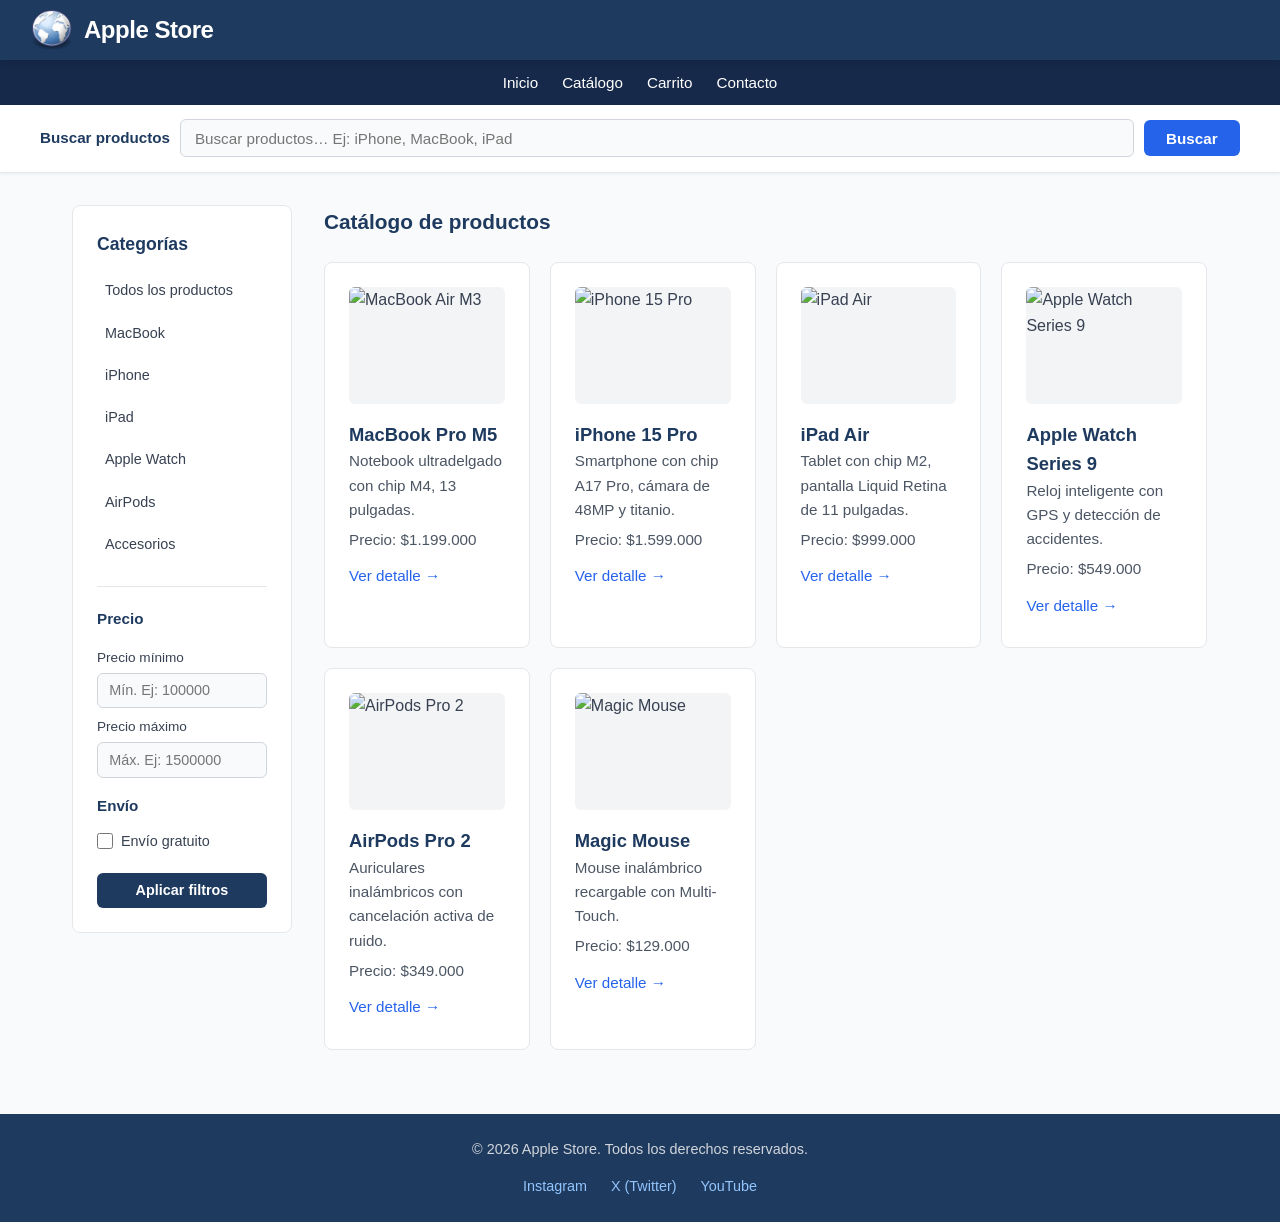
==== index.html @ 254660c1 "Initial commit" ====
<!DOCTYPE html>
<html lang="es">
<head>
    <meta charset="UTF-8">
    <meta name="viewport" content="width=device-width, initial-scale=1.0">
    <meta name="description" content="Catálogo de productos Apple: MacBook, iPhone, iPad, Apple Watch y más.">
    <title>Apple Store | Catálogo de Productos</title>
    <link rel="stylesheet" href="style.css">
</head>
<body>

    <input type="checkbox" id="menu-toggle" class="menu-toggle" tabindex="-1" aria-hidden="true">

    <header class="site-header">
        <img src="./img/logo.png" alt="Apple Logo" width="40">
        <h1><a href="index.html">Apple Store</a></h1>
        <label for="menu-toggle" class="hamburger" aria-label="Abrir o cerrar menú de navegación">
            <span></span>
            <span></span>
            <span></span>
        </label>
    </header>

    <nav class="navbar" aria-label="Navegación principal">
        <ul>
            <li><a href="index.html">Inicio</a></li>
            <li><a href="index.html#catalogo">Catálogo</a></li>
            <li><a href="carrito.html">Carrito</a></li>
            <li><a href="contacto.html">Contacto</a></li>
        </ul>
    </nav>

    <div class="search-bar">
        <form role="search" method="get" action="#catalogo" aria-label="Buscador de productos">
            <label for="buscar">Buscar productos</label>
            <input type="search" id="buscar" name="buscar" placeholder="Buscar productos… Ej: iPhone, MacBook, iPad" autocomplete="off">
            <button type="submit">Buscar</button>
        </form>
    </div>

    <main id="inicio">

        <aside class="sidebar" aria-label="Filtros de productos">
            <input type="checkbox" id="filtros-toggle" class="filtros-toggle" tabindex="-1" aria-hidden="true">
            <label for="filtros-toggle" class="filtros-boton" aria-label="Mostrar u ocultar filtros">
                Filtros <span class="flecha" aria-hidden="true"></span>
            </label>
            <div class="filtros-contenido">
            <h2>Categorías</h2>
            <nav aria-label="Filtros de productos">
                <ul>
                    <li><a href="#catalogo">Todos los productos</a></li>
                    <li><a href="#macbook">MacBook</a></li>
                    <li><a href="#iphone">iPhone</a></li>
                    <li><a href="#ipad">iPad</a></li>
                    <li><a href="#watch">Apple Watch</a></li>
                    <li><a href="#airpods">AirPods</a></li>
                    <li><a href="#accesorios">Accesorios</a></li>
                </ul>
            </nav>

            <form class="filtros" method="get" action="#catalogo" aria-label="Filtros de precio y envío">
                <fieldset>
                    <legend>Precio</legend>
                    <label for="precio-min">Precio mínimo</label>
                    <input type="number" id="precio-min" name="precio-min" min="0" step="1000" placeholder="Mín. Ej: 100000">
                    <label for="precio-max">Precio máximo</label>
                    <input type="number" id="precio-max" name="precio-max" min="0" step="1000" placeholder="Máx. Ej: 1500000">
                </fieldset>
                <fieldset>
                    <legend>Envío</legend>
                    <label class="check-envio" for="envio-gratis">
                        <input type="checkbox" id="envio-gratis" name="envio" value="gratis">
                        Envío gratuito
                    </label>
                </fieldset>
                <button type="submit">Aplicar filtros</button>
            </form>
            </div>
        </aside>

        <section id="catalogo" aria-label="Catálogo de productos">
            <h2>Catálogo de productos</h2>

            <div class="productos" id="productos">
            </div>

        </section>

    </main>

    <footer id="contacto">
        <p>&copy; 2026 Apple Store. Todos los derechos reservados.</p>
        <nav aria-label="Redes sociales">
            <ul>
                <li><a href="https://instagram.com/apple" rel="noopener noreferrer" target="_blank">Instagram</a></li>
                <li><a href="https://x.com/apple" rel="noopener noreferrer" target="_blank">X (Twitter)</a></li>
                <li><a href="https://youtube.com/apple" rel="noopener noreferrer" target="_blank">YouTube</a></li>
            </ul>
        </nav>
    </footer>

<script src="script.js"></script>
</body>
</html>
---- style.css ----
/* ===== Reset y base ===== */
:root {
    --header-h: 60px;
}

*, *::before, *::after {
    margin: 0;
    padding: 0;
    box-sizing: border-box;
}

html {
    font-size: 16px;
    scroll-behavior: smooth;
}

body {
    font-family: -apple-system, BlinkMacSystemFont, "Segoe UI", Roboto, Helvetica, Arial, sans-serif;
    color: #374151;
    background-color: #f9fafb;
    line-height: 1.6;
    min-height: 100vh;
    /* ===== Template general con Grid: header / navbar / searchbar / main / footer ===== */
    display: grid;
    grid-template-areas:
        "header"
        "navbar"
        "searchbar"
        "main"
        "footer";
    grid-template-rows: auto auto auto 1fr auto;
    grid-template-columns: 1fr;
}

a {
    color: #2563eb;
    text-decoration: none;
    transition: color 0.2s ease;
}

a:hover {
    color: #1d4ed8;
}

ul {
    list-style: none;
}

/* ===== Header ===== */
.site-header,
header {
    grid-area: header;
    background-color: #1e3a5f;
    color: #ffffff;
    padding: 0 2rem;
    min-height: var(--header-h);
    display: flex;
    justify-content: flex-start;
    align-items: center;
    flex-wrap: nowrap;
    gap: 0.75rem;
    position: sticky;
    top: 0;
    z-index: 1000;
    box-shadow: 0 2px 8px rgba(0, 0, 0, 0.12);

    h1 {
        font-size: 1.5rem;
        font-weight: 700;
        letter-spacing: -0.02em;
        a:hover {
            color: #93c5fd;
        }
        a {
            color: #ffffff;
        }
    }
}

/* ===== Navegación principal (navbar del layout Grid) ===== */
.navbar,
nav[aria-label="Navegación principal"] {
    grid-area: navbar;
}

.navbar {
    background-color: #16294a;
    padding: 0.6rem 2rem;
    ul {
        justify-content: center;
    }
}

nav[aria-label="Navegación principal"] ul {
    display: flex;
    gap: 1.5rem;
}

nav[aria-label="Navegación principal"] a {
    color: #ffffff;
    font-weight: 500;
    font-size: 0.95rem;
    padding: 0.35rem 0;
    border-bottom: 2px solid transparent;
    transition: color 0.2s ease, border-color 0.2s ease;
}

nav[aria-label="Navegación principal"] a:hover {
    color: #93c5fd;
    border-bottom-color: #93c5fd;
}

/* ===== Menú hamburguesa solo HTML + CSS (checkbox hack) ===== */
/* El checkbox queda oculto pero funcional vía el <label> */
.menu-toggle {
    position: absolute;
    opacity: 0;
    width: 1px;
    height: 1px;
    overflow: hidden;
    pointer-events: none;
}

/* En desktop el botón hamburguesa no se muestra */
.hamburger {
    display: none;
    flex-direction: column;
    justify-content: center;
    gap: 5px;
    cursor: pointer;
    padding: 0.5rem;
    margin-left: auto;
}

.hamburger span {
    display: block;
    width: 25px;
    height: 3px;
    border-radius: 2px;
    background-color: #ffffff;
    transition: transform 0.2s ease, opacity 0.2s ease;
}

/* ===== Buscador de productos (solo HTML + CSS, sin JS) ===== */
.search-bar {
    grid-area: searchbar;
    background-color: #ffffff;
    border-bottom: 1px solid #e5e7eb;
    padding: 0.9rem 2rem;
    /* Fijo en la parte superior en mobile y desktop, debajo del header */
    position: sticky;
    top: var(--header-h);
    z-index: 900;
    box-shadow: 0 1px 4px rgba(0, 0, 0, 0.06);
}

.search-bar form[role="search"] {
    max-width: 1200px;
    margin: 0 auto;
    display: flex;
    gap: 0.6rem;
    align-items: center;
    min-width: 0;
}

.search-bar label {
    margin: 0;
    font-weight: 600;
    color: #1e3a5f;
    font-size: 0.95rem;
    white-space: nowrap;
}

.search-bar input[type="search"] {
    flex: 1;
    min-width: 0;
    padding: 0.6rem 0.9rem;
    border: 1px solid #d1d5db;
    border-radius: 6px;
    font-size: 0.95rem;
    font-family: inherit;
    background-color: #f9fafb;
    transition: border-color 0.2s ease, box-shadow 0.2s ease, background-color 0.2s ease;
}

.search-bar input[type="search"]:focus {
    outline: none;
    border-color: #2563eb;
    background-color: #ffffff;
    box-shadow: 0 0 0 3px rgba(37, 99, 235, 0.15);
}

.search-bar button[type="submit"] {
    background-color: #2563eb;
    color: #ffffff;
    border: none;
    padding: 0.6rem 1.4rem;
    border-radius: 6px;
    font-size: 0.95rem;
    font-weight: 600;
    cursor: pointer;
    transition: background-color 0.2s ease;
    white-space: nowrap;
}

.search-bar button[type="submit"]:hover {
    background-color: #1d4ed8;
}

/* ===== Navegación breadcrumb ===== */
nav[aria-label="Ruta de navegación"] ol {
    display: flex;
    gap: 0.5rem;
    flex-wrap: wrap;
    font-size: 0.85rem;
    color: #6b7280;
    margin-bottom: 1.5rem;
}

nav[aria-label="Ruta de navegación"] a {
    color: #6b7280;
}

nav[aria-label="Ruta de navegación"] a:hover {
    color: #2563eb;
}

nav[aria-label="Ruta de navegación"] [aria-current="page"] {
    color: #374151;
    font-weight: 600;
}

/* ===== Layout principal (index) ===== */
main {
    grid-area: main;
    max-width: 1200px;
    width: 100%;
    margin: 0 auto;
    padding: 2rem;
}

footer {
    grid-area: footer;
}

#inicio {
    /* Sub-grid del contenido: sidebar + catálogo */
    display: grid;
    grid-template-areas:
        "sidebar"
        "catalogo";
    grid-template-columns: 1fr;
    gap: 2rem;
    align-items: start;
}

/* ===== Aside / Filtros (sidebar del layout Grid) ===== */
aside,
.sidebar {
    grid-area: sidebar;
}

aside {
    background-color: #ffffff;
    border: 1px solid #e5e7eb;
    border-radius: 8px;
    padding: 1.5rem;
}

aside h2 {
    font-size: 1.1rem;
    color: #1e3a5f;
    margin-bottom: 1rem;
}

aside nav ul {
    display: flex;
    flex-direction: column;
    gap: 0.5rem;
}

aside nav a {
    color: #374151;
    font-size: 0.9rem;
    padding: 0.35rem 0.5rem;
    border-radius: 4px;
    display: block;
}

aside nav a:hover {
    background-color: #eff6ff;
    color: #2563eb;
}

/* ===== Filtros de precio y envío en sidebar (solo HTML + CSS) ===== */
.sidebar .filtros {
    margin-top: 1.5rem;
    padding-top: 1.25rem;
    border-top: 1px solid #e5e7eb;
    max-width: none;
}

.sidebar .filtros fieldset {
    border: 0;
    padding: 0;
    margin: 0 0 1rem;
    background-color: transparent;
}

.sidebar .filtros legend {
    padding: 0;
    margin-bottom: 0.5rem;
    font-size: 0.95rem;
}

.sidebar .filtros label {
    margin-top: 0.5rem;
    font-size: 0.85rem;
}

.sidebar .filtros input[type="number"] {
    width: 100%;
    padding: 0.55rem 0.7rem;
    border: 1px solid #d1d5db;
    border-radius: 6px;
    font-size: 0.9rem;
    font-family: inherit;
    background-color: #f9fafb;
    transition: border-color 0.2s ease, box-shadow 0.2s ease, background-color 0.2s ease;
}

.sidebar .filtros input[type="number"]:focus {
    outline: none;
    border-color: #2563eb;
    background-color: #ffffff;
    box-shadow: 0 0 0 3px rgba(37, 99, 235, 0.15);
}

.sidebar .filtros .check-envio {
    display: flex;
    align-items: center;
    gap: 0.5rem;
    margin-top: 0.25rem;
    cursor: pointer;
    font-size: 0.9rem;
}

.sidebar .filtros input[type="checkbox"] {
    width: 1rem;
    height: 1rem;
    accent-color: #2563eb;
    cursor: pointer;
}

.sidebar .filtros button[type="submit"] {
    width: 100%;
    background-color: #1e3a5f;
    color: #ffffff;
    border: none;
    padding: 0.6rem 1rem;
    border-radius: 6px;
    font-size: 0.9rem;
    font-weight: 600;
    cursor: pointer;
    transition: background-color 0.2s ease;
}

.sidebar .filtros button[type="submit"]:hover {
    background-color: #2563eb;
}

/* ===== Filtros colapsables solo HTML + CSS (checkbox hack) ===== */
.filtros-toggle {
    position: absolute;
    opacity: 0;
    width: 1px;
    height: 1px;
    overflow: hidden;
    pointer-events: none;
}

/* En desktop el botón de filtros no se muestra y el contenido va abierto */
.filtros-boton {
    display: none;
}

.filtros-contenido {
    display: block;
}

.filtros-boton .flecha::after {
    content: "▾";
    display: inline-block;
    transition: transform 0.2s ease;
}

/* ===== Catálogo (contenedor Grid del layout, tarjetas en Flex) ===== */
#catalogo {
    grid-area: catalogo;
    min-width: 0;
}

#catalogo h2 {
    font-size: 1.3rem;
    color: #1e3a5f;
    margin-bottom: 1.5rem;
}

#catalogo > h2 {
    margin-bottom: 1.5rem;
}

/* Contenedor flex de las tarjetas */
#catalogo .productos {
    display: flex;
    flex-wrap: wrap;
    gap: 1.25rem;
    align-items: stretch;
}

/* ===== Tarjetas de productos (Flex items) ===== */
/* Mobile primero: 1 columna */
#catalogo article,
#catalogo .card {
    flex: 1 1 100%;
    max-width: 100%;
    background-color: #ffffff;
    border: 1px solid #e5e7eb;
    border-radius: 8px;
    padding: 1.5rem;
    transition: box-shadow 0.2s ease, border-color 0.2s ease;
}

#catalogo article:hover,
#catalogo .card:hover {
    box-shadow: 0 4px 12px rgba(37, 99, 235, 0.1);
    border-color: #bfdbfe;
}

#catalogo article h3 a {
    color: #1e3a5f;
    font-size: 1.15rem;
}

#catalogo article h3 a:hover {
    color: #2563eb;
}

#catalogo article p {
    margin-bottom: 0.35rem;
    color: #4b5563;
    font-size: 0.95rem;
}

#catalogo article p:last-child {
    margin-top: 0.75rem;
}

/* Imagen de producto (misma para todos) */
#catalogo .card img,
article[aria-label="Ficha del producto"] img {
    width: 100%;
    height: auto;
    aspect-ratio: 4 / 3;
    object-fit: cover;
    border-radius: 6px;
    margin-bottom: 1rem;
    background-color: #f3f4f6;
    display: block;
}

article[aria-label="Ficha del producto"] img {
    max-width: 480px;
}

/* Tablet: 3 columnas */
@media (min-width: 600px) and (max-width: 1023px) {
    #catalogo article,
    #catalogo .card {
        flex: 1 1 calc(33.333% - 1.25rem);
        max-width: calc(33.333% - 0.85rem);
    }
}

/* Desktop: 4 columnas + sidebar lateral vía Grid */
@media (min-width: 1024px) {
    #inicio {
        grid-template-areas: "sidebar catalogo";
        grid-template-columns: 220px 1fr;
    }

    #catalogo article,
    #catalogo .card {
        flex: 1 1 calc(25% - 1.25rem);
        max-width: calc(25% - 0.95rem);
    }
}

/* Tablet: sidebar arriba, catálogo debajo (Grid de 1 columna) */
@media (min-width: 600px) and (max-width: 1023px) {
    #inicio {
        grid-template-areas:
            "sidebar"
            "catalogo";
        grid-template-columns: 1fr;
    }
}

/* ===== Footer ===== */
footer {
    background-color: #1e3a5f;
    color: #ffffff;
    padding: 1.5rem 2rem;
    text-align: center;
    margin-top: auto;
}

footer p {
    margin-bottom: 0.75rem;
    font-size: 0.9rem;
    color: #d1d5db;
}

footer nav ul {
    display: flex;
    justify-content: center;
    gap: 1.5rem;
}

footer nav a {
    color: #93c5fd;
    font-size: 0.9rem;
    font-weight: 500;
}

footer nav a:hover {
    color: #ffffff;
}

/* ===== Tablas ===== */
table {
    width: 100%;
    border-collapse: collapse;
    margin: 1rem 0 1.5rem;
    background-color: #ffffff;
    border-radius: 8px;
    overflow: hidden;
    border: 1px solid #e5e7eb;
}

caption {
    text-align: left;
    font-weight: 600;
    color: #1e3a5f;
    padding: 0.75rem 1rem;
    font-size: 1rem;
}

th, td {
    padding: 0.75rem 1rem;
    text-align: left;
    border-bottom: 1px solid #f3f4f6;
    font-size: 0.9rem;
}

thead th {
    background-color: #f0f4ff;
    color: #1e3a5f;
    font-weight: 600;
}

tbody tr:last-child td {
    border-bottom: none;
}

tfoot td {
    font-weight: 700;
    background-color: #f9fafb;
    color: #1e3a5f;
}

/* ===== Formularios ===== */
form {
    max-width: 600px;
}

fieldset {
    border: 1px solid #e5e7eb;
    border-radius: 8px;
    padding: 1.25rem 1.5rem;
    margin-bottom: 1.25rem;
    background-color: #ffffff;
}

legend {
    font-weight: 600;
    color: #1e3a5f;
    padding: 0 0.5rem;
}

label {
    display: block;
    margin-top: 0.75rem;
    margin-bottom: 0.25rem;
    font-size: 0.9rem;
    color: #374151;
}

input[type="text"],
input[type="email"],
input[type="tel"],
textarea {
    width: 100%;
    padding: 0.6rem 0.75rem;
    border: 1px solid #d1d5db;
    border-radius: 6px;
    font-size: 0.95rem;
    font-family: inherit;
    transition: border-color 0.2s ease, box-shadow 0.2s ease;
    background-color: #ffffff;
}

input:focus, textarea:focus {
    outline: none;
    border-color: #2563eb;
    box-shadow: 0 0 0 3px rgba(37, 99, 235, 0.15);
}

input[type="radio"] {
    margin-right: 0.4rem;
}



input[type="submit"] {
    background-color: #2563eb;
    color: #ffffff;
    border: none;
    padding: 0.7rem 1.5rem;
    border-radius: 6px;
    font-size: 1rem;
    font-weight: 600;
    cursor: pointer;
    transition: background-color 0.2s ease;
    margin-top: 0.5rem;
}

input[type="submit"]:hover {
    background-color: #1d4ed8;
}

[role="button"] {
    display: inline-block;
    background-color: #2563eb;
    color: #ffffff;
    padding: 0.6rem 1.25rem;
    border-radius: 6px;
    font-weight: 600;
    transition: background-color 0.2s ease;
}

[role="button"]:hover {
    background-color: #1d4ed8;
    color: #ffffff;
}

/* ===== Artículo producto ===== */
article[aria-label="Ficha del producto"] {
    background-color: #ffffff;
    border: 1px solid #e5e7eb;
    border-radius: 8px;
    padding: 2rem;
}

article[aria-label="Ficha del producto"] h2 {
    color: #1e3a5f;
    margin-bottom: 0.75rem;
}

article[aria-label="Ficha del producto"] section {
    margin-top: 1.5rem;
}

article[aria-label="Ficha del producto"] h3 {
    color: #1e3a5f;
    margin-bottom: 0.5rem;
}

/* ===== Secciones generales ===== */
section[aria-label] {
    margin-bottom: 2rem;
}

h2 {
    font-size: 1.3rem;
    color: #1e3a5f;
}

h3 {
    font-size: 1.1rem;
}

/* ===== Responsive ===== */
@media (max-width: 768px) {
    .site-header,
    header {
        flex-direction: row;
        align-items: center;
        padding: 0 1rem;
        min-height: var(--header-h);
    }

    /* --- Menú hamburguesa: solo mobile --- */
    .hamburger {
        display: flex;
    }

    .navbar {
        padding: 0 1rem;
    }

    /* Nav colapsada por defecto, se abre con el checkbox */
    nav[aria-label="Navegación principal"] ul {
        display: none;
        flex-direction: column;
        gap: 0;
        padding: 0.5rem 0;
    }

    nav[aria-label="Navegación principal"] li {
        border-top: 1px solid rgba(255, 255, 255, 0.12);
    }

    nav[aria-label="Navegación principal"] li:first-child {
        border-top: none;
    }

    nav[aria-label="Navegación principal"] a {
        display: block;
        padding: 0.7rem 0.25rem;
        border-bottom: none;
    }

    nav[aria-label="Navegación principal"] a:hover {
        border-bottom-color: transparent;
    }

    /* Mostrar nav cuando el checkbox está marcado */
    #menu-toggle:checked ~ .navbar ul {
        display: flex;
    }

    /* Hamburguesa animada a "X" cuando el menú está abierto */
    #menu-toggle:checked ~ .site-header .hamburger span:nth-child(1) {
        transform: translateY(8px) rotate(45deg);
    }

    #menu-toggle:checked ~ .site-header .hamburger span:nth-child(2) {
        opacity: 0;
    }

    #menu-toggle:checked ~ .site-header .hamburger span:nth-child(3) {
        transform: translateY(-8px) rotate(-45deg);
    }

    /* --- Filtros colapsables: cerrados por defecto, solo mobile --- */
    .filtros-boton {
        display: flex;
        justify-content: space-between;
        align-items: center;
        width: 100%;
        background-color: #1e3a5f;
        color: #ffffff;
        font-weight: 600;
        font-size: 0.95rem;
        padding: 0.7rem 1rem;
        border-radius: 6px;
        cursor: pointer;
    }

    .filtros-contenido {
        display: none;
        margin-top: 1rem;
    }

    #filtros-toggle:checked ~ .filtros-contenido {
        display: block;
    }

    #filtros-toggle:checked ~ .filtros-boton .flecha::after {
        transform: rotate(180deg);
    }

    .search-bar {
        padding: 0.75rem 1rem;
    }

    .search-bar form[role="search"] {
        flex-wrap: wrap;
    }

    .search-bar label {
        flex: 1 1 100%;
    }

    #inicio {
        grid-template-areas:
            "sidebar"
            "catalogo";
        grid-template-columns: 1fr;
    }

    main {
        padding: 1rem;
    }

    nav[aria-label="Ruta de navegación"] ol {
        font-size: 0.8rem;
    }

    footer nav ul {
        flex-wrap: wrap;
        gap: 1rem;
    }

    table {
        font-size: 0.85rem;
    }

    th, td {
        padding: 0.5rem 0.6rem;
    }
}

@media (max-width: 480px) {
    html {
        font-size: 14px;
    }

    header h1 {
        font-size: 1.25rem;
    }

    nav[aria-label="Navegación principal"] ul {
        gap: 0.75rem;
    }

    nav[aria-label="Navegación principal"] a {
        font-size: 0.85rem;
    }

    aside nav ul {
        gap: 0.25rem;
    }

    footer {
        padding: 1rem;
    }

    footer p {
        font-size: 0.8rem;
    }

    footer nav ul {
        flex-direction: column;
        gap: 0.5rem;
    }
}
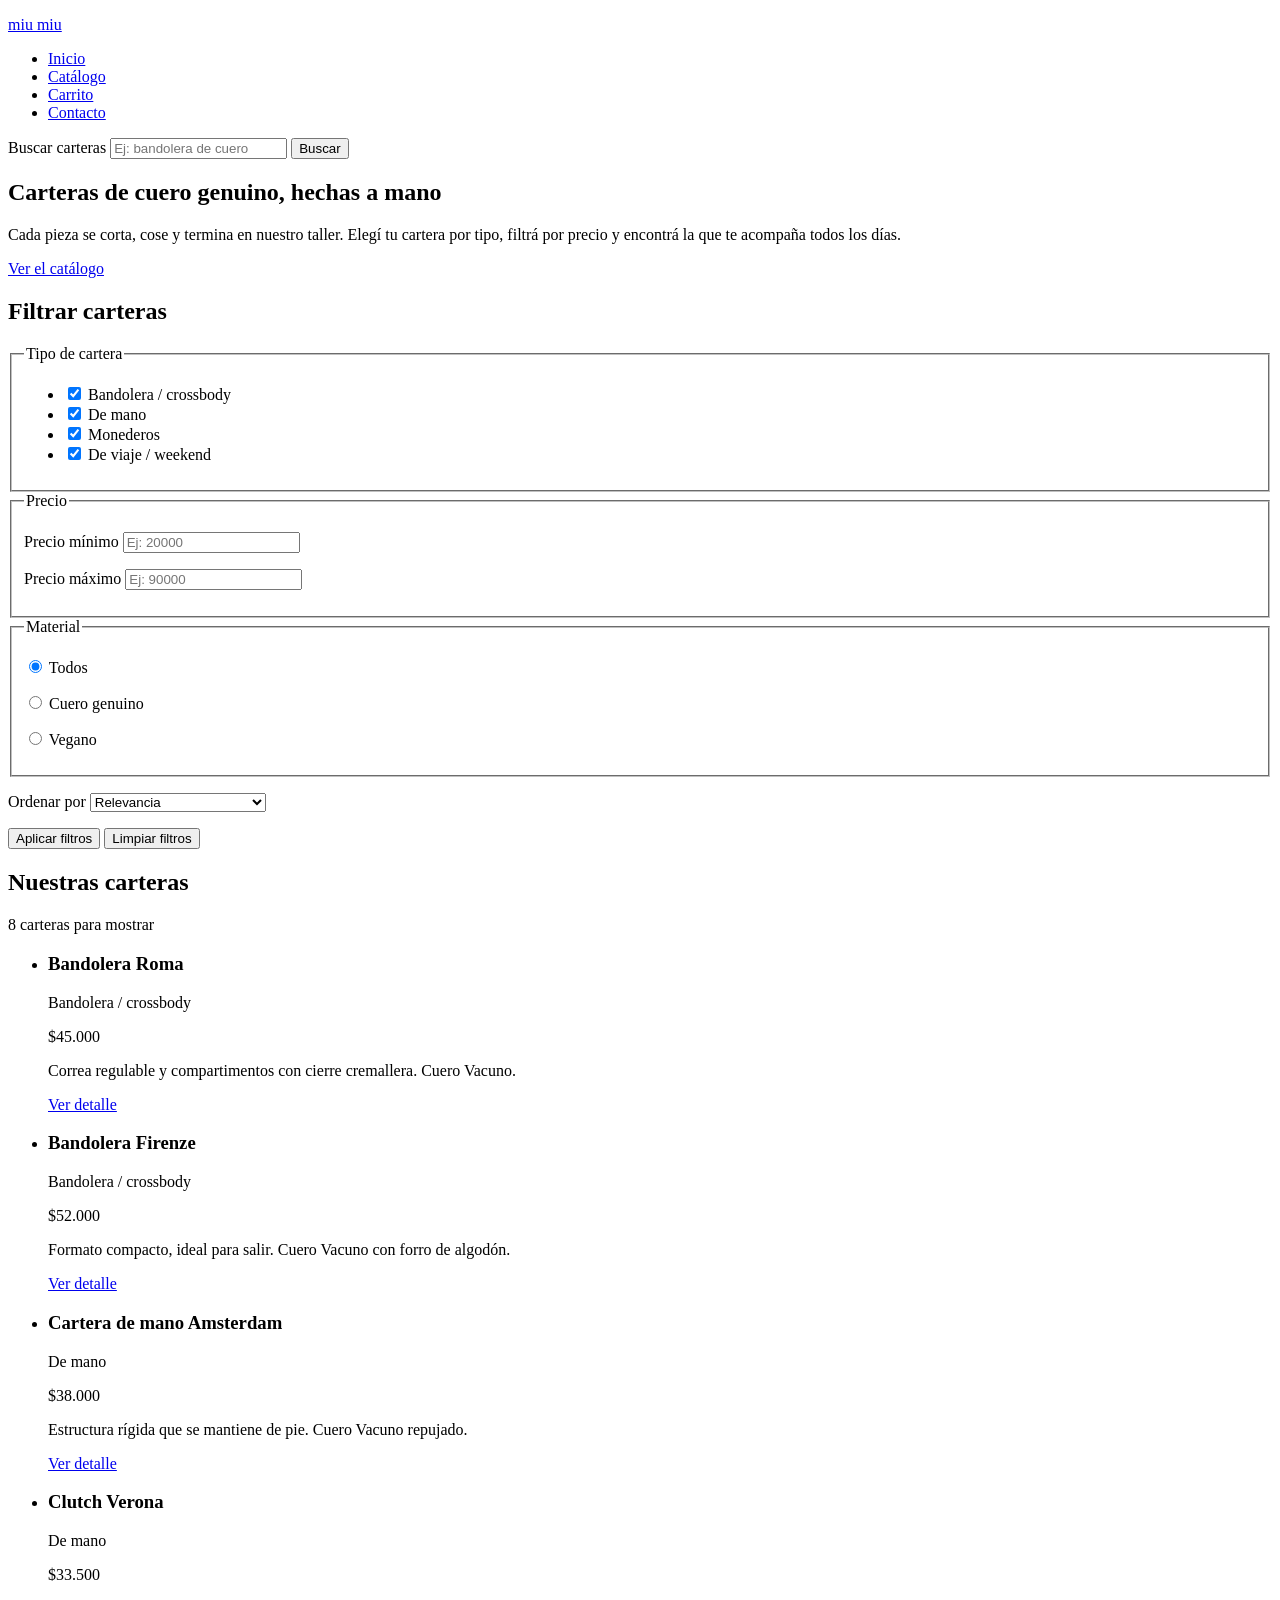
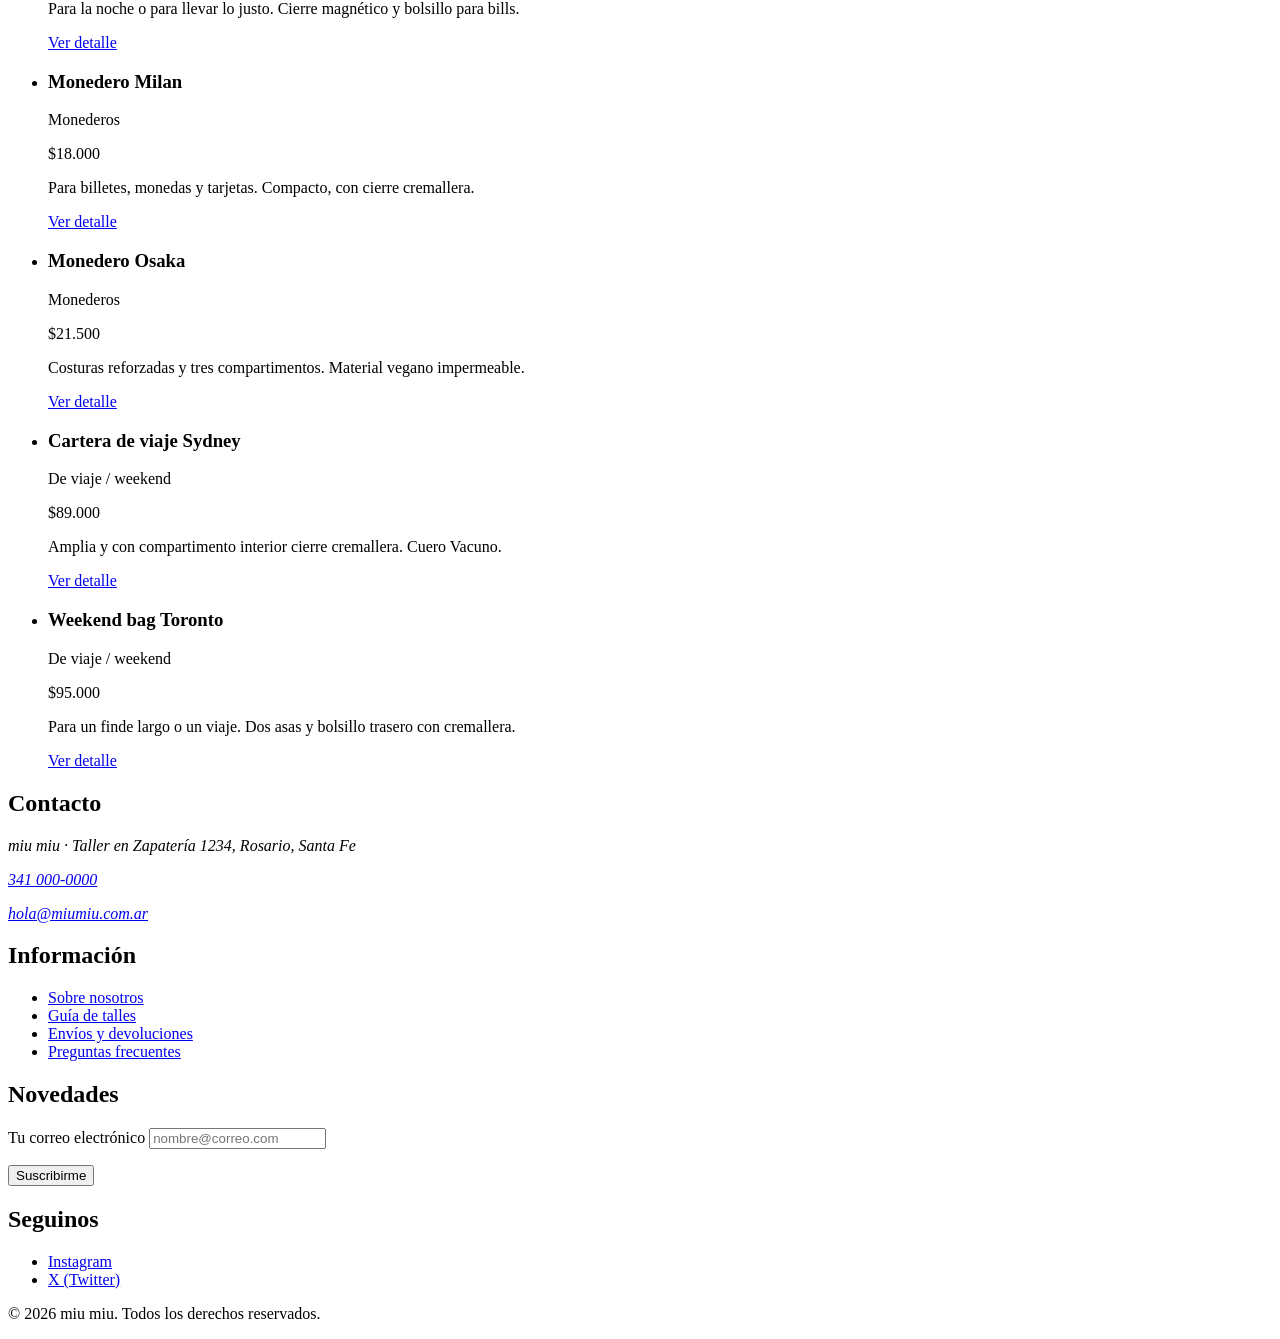
==== commit 1a6c98bb: "Refactor HTML structure for miu miu website and update predictions" ====
--- a/index.html
+++ b/index.html
@@ -1,105 +1,300 @@
 <!DOCTYPE html>
-<html lang="es">
+<html lang="es-AR">
 <head>
     <meta charset="UTF-8">
     <meta name="viewport" content="width=device-width, initial-scale=1.0">
-    <meta name="description" content="Catálogo de productos Apple: MacBook, iPhone, iPad, Apple Watch y más.">
-    <title>Apple Store | Catálogo de Productos</title>
-    <link rel="stylesheet" href="style.css">
+    <meta name="description" content="miu miu | Carteras de cuero genuino hechas a mano: bandoleras, carteras de mano, monederos y carteras de viaje.">
+    <title>miu miu | Carteras de cuero</title>
+
+    <!--
+        Esta es la estructura base, todavia sin estilos.
+        El CSS entra mas adelante en style.css (punto 4 de Predictions.md):
+        <link rel="stylesheet" href="style.css">
+    -->
 </head>
 <body>
 
-    <input type="checkbox" id="menu-toggle" class="menu-toggle" tabindex="-1" aria-hidden="true">
-
+    <!-- ==================== ENCABEZADO ==================== -->
     <header class="site-header">
-        <img src="./img/logo.png" alt="Apple Logo" width="40">
-        <h1><a href="index.html">Apple Store</a></h1>
-        <label for="menu-toggle" class="hamburger" aria-label="Abrir o cerrar menú de navegación">
-            <span></span>
-            <span></span>
-            <span></span>
-        </label>
-    </header>
-
-    <nav class="navbar" aria-label="Navegación principal">
-        <ul>
-            <li><a href="index.html">Inicio</a></li>
-            <li><a href="index.html#catalogo">Catálogo</a></li>
-            <li><a href="carrito.html">Carrito</a></li>
-            <li><a href="contacto.html">Contacto</a></li>
-        </ul>
-    </nav>
-
-    <div class="search-bar">
-        <form role="search" method="get" action="#catalogo" aria-label="Buscador de productos">
-            <label for="buscar">Buscar productos</label>
-            <input type="search" id="buscar" name="buscar" placeholder="Buscar productos… Ej: iPhone, MacBook, iPad" autocomplete="off">
+        <p class="site-header__marca">
+            <a href="index.html" aria-label="miu miu, ir al inicio">miu miu</a>
+        </p>
+
+        <nav class="site-header__nav" aria-label="Navegación principal">
+            <ul>
+                <li><a href="index.html" aria-current="page">Inicio</a></li>
+                <li><a href="#catalogo">Catálogo</a></li>
+                <li><a href="carrito.html">Carrito</a></li>
+                <li><a href="contacto.html">Contacto</a></li>
+            </ul>
+        </nav>
+
+        <!-- role="search" le avisa al lector de pantalla que este formulario es un buscador -->
+        <form class="site-header__buscador" role="search" method="get" action="#catalogo" aria-label="Buscar carteras">
+            <label for="buscar">Buscar carteras</label>
+            <input type="search" id="buscar" name="q" placeholder="Ej: bandolera de cuero" autocomplete="off">
             <button type="submit">Buscar</button>
         </form>
-    </div>
-
-    <main id="inicio">
-
-        <aside class="sidebar" aria-label="Filtros de productos">
-            <input type="checkbox" id="filtros-toggle" class="filtros-toggle" tabindex="-1" aria-hidden="true">
-            <label for="filtros-toggle" class="filtros-boton" aria-label="Mostrar u ocultar filtros">
-                Filtros <span class="flecha" aria-hidden="true"></span>
-            </label>
-            <div class="filtros-contenido">
-            <h2>Categorías</h2>
-            <nav aria-label="Filtros de productos">
-                <ul>
-                    <li><a href="#catalogo">Todos los productos</a></li>
-                    <li><a href="#macbook">MacBook</a></li>
-                    <li><a href="#iphone">iPhone</a></li>
-                    <li><a href="#ipad">iPad</a></li>
-                    <li><a href="#watch">Apple Watch</a></li>
-                    <li><a href="#airpods">AirPods</a></li>
-                    <li><a href="#accesorios">Accesorios</a></li>
+    </header>
+
+    <!-- ==================== CONTENIDO PRINCIPAL ==================== -->
+    <main>
+
+        <!-- Presentacion de la tienda -->
+        <section class="hero" aria-labelledby="titulo-principal">
+            <h1 id="titulo-principal">Carteras de cuero genuino, hechas a mano</h1>
+            <p>
+                Cada pieza se corta, cose y termina en nuestro taller. Elegí tu cartera por tipo,
+                filtrá por precio y encontrá la que te acompaña todos los días.
+            </p>
+            <p><a href="#catalogo">Ver el catálogo</a></p>
+        </section>
+
+        <!-- Catalogo: filtros a la izquierda, productos al centro -->
+        <div class="catalogo">
+
+            <!-- ---------- SECCION DE FILTROS ---------- -->
+            <aside class="filtros" aria-labelledby="titulo-filtros">
+                <h2 id="titulo-filtros">Filtrar carteras</h2>
+
+                <form class="filtros__form" method="get" action="#catalogo" aria-labelledby="titulo-filtros">
+
+                    <fieldset>
+                        <legend>Tipo de cartera</legend>
+                        <ul>
+                            <li>
+                                <input type="checkbox" id="tipo-bandolera" name="tipo" value="bandolera" checked>
+                                <label for="tipo-bandolera">Bandolera / crossbody</label>
+                            </li>
+                            <li>
+                                <input type="checkbox" id="tipo-mano" name="tipo" value="mano" checked>
+                                <label for="tipo-mano">De mano</label>
+                            </li>
+                            <li>
+                                <input type="checkbox" id="tipo-monederos" name="tipo" value="monederos" checked>
+                                <label for="tipo-monederos">Monederos</label>
+                            </li>
+                            <li>
+                                <input type="checkbox" id="tipo-viaje" name="tipo" value="viaje" checked>
+                                <label for="tipo-viaje">De viaje / weekend</label>
+                            </li>
+                        </ul>
+                    </fieldset>
+
+                    <fieldset>
+                        <legend>Precio</legend>
+                        <p>
+                            <label for="precio-min">Precio mínimo</label>
+                            <input type="number" id="precio-min" name="precio-min" min="0" step="1000" placeholder="Ej: 20000">
+                        </p>
+                        <p>
+                            <label for="precio-max">Precio máximo</label>
+                            <input type="number" id="precio-max" name="precio-max" min="0" step="1000" placeholder="Ej: 90000">
+                        </p>
+                    </fieldset>
+
+                    <fieldset>
+                        <legend>Material</legend>
+                        <p>
+                            <input type="radio" id="material-todos" name="material" value="todos" checked>
+                            <label for="material-todos">Todos</label>
+                        </p>
+                        <p>
+                            <input type="radio" id="material-cuero" name="material" value="cuero">
+                            <label for="material-cuero">Cuero genuino</label>
+                        </p>
+                        <p>
+                            <input type="radio" id="material-vegano" name="material" value="vegano">
+                            <label for="material-vegano">Vegano</label>
+                        </p>
+                    </fieldset>
+
+                    <p>
+                        <label for="orden">Ordenar por</label>
+                        <select id="orden" name="orden">
+                            <option value="relevancia">Relevancia</option>
+                            <option value="precio-asc">Precio: de menor a mayor</option>
+                            <option value="precio-desc">Precio: de mayor a menor</option>
+                            <option value="nombre">Nombre (A - Z)</option>
+                        </select>
+                    </p>
+
+                    <button type="submit">Aplicar filtros</button>
+                    <button type="reset">Limpiar filtros</button>
+                </form>
+            </aside>
+
+            <!-- ---------- PRODUCTOS ---------- -->
+            <section id="catalogo" class="catalogo__listado" aria-labelledby="titulo-catalogo">
+                <h2 id="titulo-catalogo">Nuestras carteras</h2>
+                <p class="catalogo__conteo">8 carteras para mostrar</p>
+
+                <ul class="productos">
+
+                    <!-- Bandolera / crossbody -->
+                    <li>
+                        <article class="producto">
+                            <!-- Cuando tengas las fotos, reemplazar el div de abajo por:
+                                 <img src="img/bandolera-roma.jpg" alt="Bandolera Roma de cuero café"> -->
+                            <figure class="producto__imagen">
+                                <div class="producto__placeholder" role="img"
+                                    aria-label="Foto de la bandolera Roma de cuero color café"></div>
+                            </figure>
+                            <h3 class="producto__nombre">Bandolera Roma</h3>
+                            <p class="producto__tipo">Bandolera / crossbody</p>
+                            <p class="producto__precio">$45.000</p>
+                            <p class="producto__descripcion">Correa regulable y compartimentos con cierre cremallera. Cuero Vacuno.</p>
+                            <a href="producto.html">Ver detalle</a>
+                        </article>
+                    </li>
+
+                    <li>
+                        <article class="producto">
+                            <figure class="producto__imagen">
+                                <div class="producto__placeholder" role="img"
+                                    aria-label="Foto de la bandolera Firenze de cuero color negro"></div>
+                            </figure>
+                            <h3 class="producto__nombre">Bandolera Firenze</h3>
+                            <p class="producto__tipo">Bandolera / crossbody</p>
+                            <p class="producto__precio">$52.000</p>
+                            <p class="producto__descripcion">Formato compacto, ideal para salir. Cuero Vacuno con forro de algodón.</p>
+                            <a href="producto.html">Ver detalle</a>
+                        </article>
+                    </li>
+
+                    <!-- De mano -->
+                    <li>
+                        <article class="producto">
+                            <figure class="producto__imagen">
+                                <div class="producto__placeholder" role="img"
+                                    aria-label="Foto de la cartera de mano Amsterdam de color terracota"></div>
+                            </figure>
+                            <h3 class="producto__nombre">Cartera de mano Amsterdam</h3>
+                            <p class="producto__tipo">De mano</p>
+                            <p class="producto__precio">$38.000</p>
+                            <p class="producto__descripcion">Estructura rígida que se mantiene de pie. Cuero Vacuno repujado.</p>
+                            <a href="producto.html">Ver detalle</a>
+                        </article>
+                    </li>
+
+                    <li>
+                        <article class="producto">
+                            <figure class="producto__imagen">
+                                <div class="producto__placeholder" role="img"
+                                    aria-label="Foto de la clutch Verona de cuero color vino"></div>
+                            </figure>
+                            <h3 class="producto__nombre">Clutch Verona</h3>
+                            <p class="producto__tipo">De mano</p>
+                            <p class="producto__precio">$33.500</p>
+                            <p class="producto__descripcion">Para la noche o para llevar lo justo. Cierre magnético y bolsillo para bills.</p>
+                            <a href="producto.html">Ver detalle</a>
+                        </article>
+                    </li>
+
+                    <!-- Monederos -->
+                    <li>
+                        <article class="producto">
+                            <figure class="producto__imagen">
+                                <div class="producto__placeholder" role="img"
+                                    aria-label="Foto del monedero Milan de cuero color avellana"></div>
+                            </figure>
+                            <h3 class="producto__nombre">Monedero Milan</h3>
+                            <p class="producto__tipo">Monederos</p>
+                            <p class="producto__precio">$18.000</p>
+                            <p class="producto__descripcion">Para billetes, monedas y tarjetas. Compacto, con cierre cremallera.</p>
+                            <a href="producto.html">Ver detalle</a>
+                        </article>
+                    </li>
+
+                    <li>
+                        <article class="producto">
+                            <figure class="producto__imagen">
+                                <div class="producto__placeholder" role="img"
+                                    aria-label="Foto del monedero Osaka en material vegano color verde oliva"></div>
+                            </figure>
+                            <h3 class="producto__nombre">Monedero Osaka</h3>
+                            <p class="producto__tipo">Monederos</p>
+                            <p class="producto__precio">$21.500</p>
+                            <p class="producto__descripcion">Costuras reforzadas y tres compartimentos. Material vegano impermeable.</p>
+                            <a href="producto.html">Ver detalle</a>
+                        </article>
+                    </li>
+
+                    <!-- De viaje / weekend -->
+                    <li>
+                        <article class="producto">
+                            <figure class="producto__imagen">
+                                <div class="producto__placeholder" role="img"
+                                    aria-label="Foto de la cartera de viaje Sydney de cuero color caqui"></div>
+                            </figure>
+                            <h3 class="producto__nombre">Cartera de viaje Sydney</h3>
+                            <p class="producto__tipo">De viaje / weekend</p>
+                            <p class="producto__precio">$89.000</p>
+                            <p class="producto__descripcion">Amplia y con compartimento interior cierre cremallera. Cuero Vacuno.</p>
+                            <a href="producto.html">Ver detalle</a>
+                        </article>
+                    </li>
+
+                    <li>
+                        <article class="producto">
+                            <figure class="producto__imagen">
+                                <div class="producto__placeholder" role="img"
+                                    aria-label="Foto del weekend bag Toronto de color negro"></div>
+                            </figure>
+                            <h3 class="producto__nombre">Weekend bag Toronto</h3>
+                            <p class="producto__tipo">De viaje / weekend</p>
+                            <p class="producto__precio">$95.000</p>
+                            <p class="producto__descripcion">Para un finde largo o un viaje. Dos asas y bolsillo trasero con cremallera.</p>
+                            <a href="producto.html">Ver detalle</a>
+                        </article>
+                    </li>
+
                 </ul>
-            </nav>
-
-            <form class="filtros" method="get" action="#catalogo" aria-label="Filtros de precio y envío">
-                <fieldset>
-                    <legend>Precio</legend>
-                    <label for="precio-min">Precio mínimo</label>
-                    <input type="number" id="precio-min" name="precio-min" min="0" step="1000" placeholder="Mín. Ej: 100000">
-                    <label for="precio-max">Precio máximo</label>
-                    <input type="number" id="precio-max" name="precio-max" min="0" step="1000" placeholder="Máx. Ej: 1500000">
-                </fieldset>
-                <fieldset>
-                    <legend>Envío</legend>
-                    <label class="check-envio" for="envio-gratis">
-                        <input type="checkbox" id="envio-gratis" name="envio" value="gratis">
-                        Envío gratuito
-                    </label>
-                </fieldset>
-                <button type="submit">Aplicar filtros</button>
-            </form>
-            </div>
-        </aside>
-
-        <section id="catalogo" aria-label="Catálogo de productos">
-            <h2>Catálogo de productos</h2>
-
-            <div class="productos" id="productos">
-            </div>
-
+            </section>
+        </div>
+    </main>
+
+    <!-- ==================== PIE DE PAGINA ==================== -->
+    <footer class="site-footer">
+
+        <section class="site-footer__contacto" aria-labelledby="titulo-contacto">
+            <h2 id="titulo-contacto">Contacto</h2>
+            <address>
+                <p>miu miu · Taller en Zapatería 1234, Rosario, Santa Fe</p>
+                <p><a href="tel:+54341000000">341 000-0000</a></p>
+                <p><a href="mailto:hola@miumiu.com.ar">hola@miumiu.com.ar</a></p>
+            </address>
         </section>
 
-    </main>
-
-    <footer id="contacto">
-        <p>&copy; 2026 Apple Store. Todos los derechos reservados.</p>
-        <nav aria-label="Redes sociales">
+        <nav class="site-footer__links" aria-label="Enlaces del pie de página">
+            <h2>Información</h2>
             <ul>
-                <li><a href="https://instagram.com/apple" rel="noopener noreferrer" target="_blank">Instagram</a></li>
-                <li><a href="https://x.com/apple" rel="noopener noreferrer" target="_blank">X (Twitter)</a></li>
-                <li><a href="https://youtube.com/apple" rel="noopener noreferrer" target="_blank">YouTube</a></li>
+                <li><a href="contacto.html">Sobre nosotros</a></li>
+                <li><a href="producto.html">Guía de talles</a></li>
+                <li><a href="producto.html">Envíos y devoluciones</a></li>
+                <li><a href="contacto.html">Preguntas frecuentes</a></li>
             </ul>
         </nav>
+
+        <form class="site-footer__newsletter" aria-label="Suscripción al newsletter">
+            <h2>Novedades</h2>
+            <p>
+                <label for="email-newsletter">Tu correo electrónico</label>
+                <input type="email" id="email-newsletter" name="email" placeholder="nombre@correo.com" autocomplete="email" required>
+            </p>
+            <button type="submit">Suscribirme</button>
+        </form>
+
+        <nav class="site-footer__redes" aria-label="Redes sociales">
+            <h2>Seguinos</h2>
+            <ul>
+                <li><a href="https://instagram.com/miumiu" target="_blank" rel="noopener noreferrer">Instagram</a></li>
+                <li><a href="https://x.com/miumiu" target="_blank" rel="noopener noreferrer">X (Twitter)</a></li>
+            </ul>
+        </nav>
+
+        <p class="site-footer__legal">&copy; 2026 miu miu. Todos los derechos reservados.</p>
     </footer>
 
-<script src="script.js"></script>
 </body>
 </html>
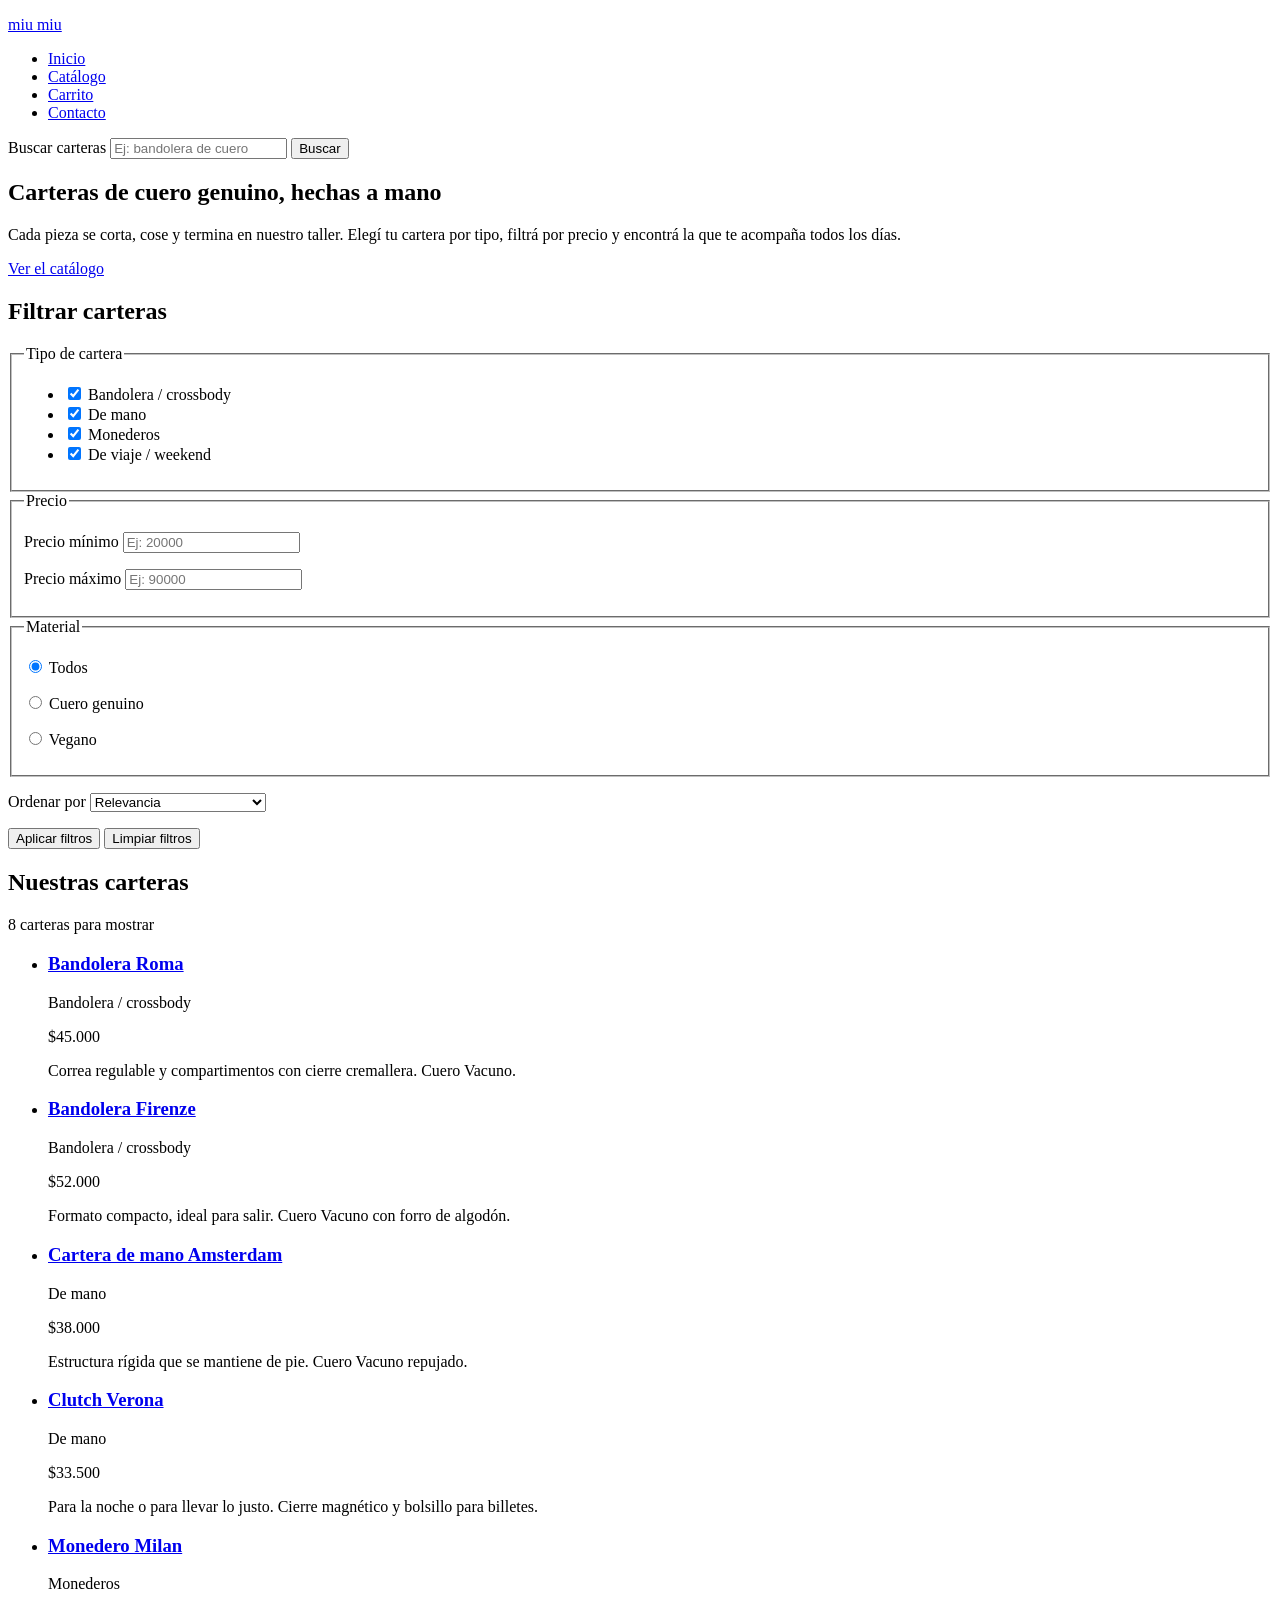
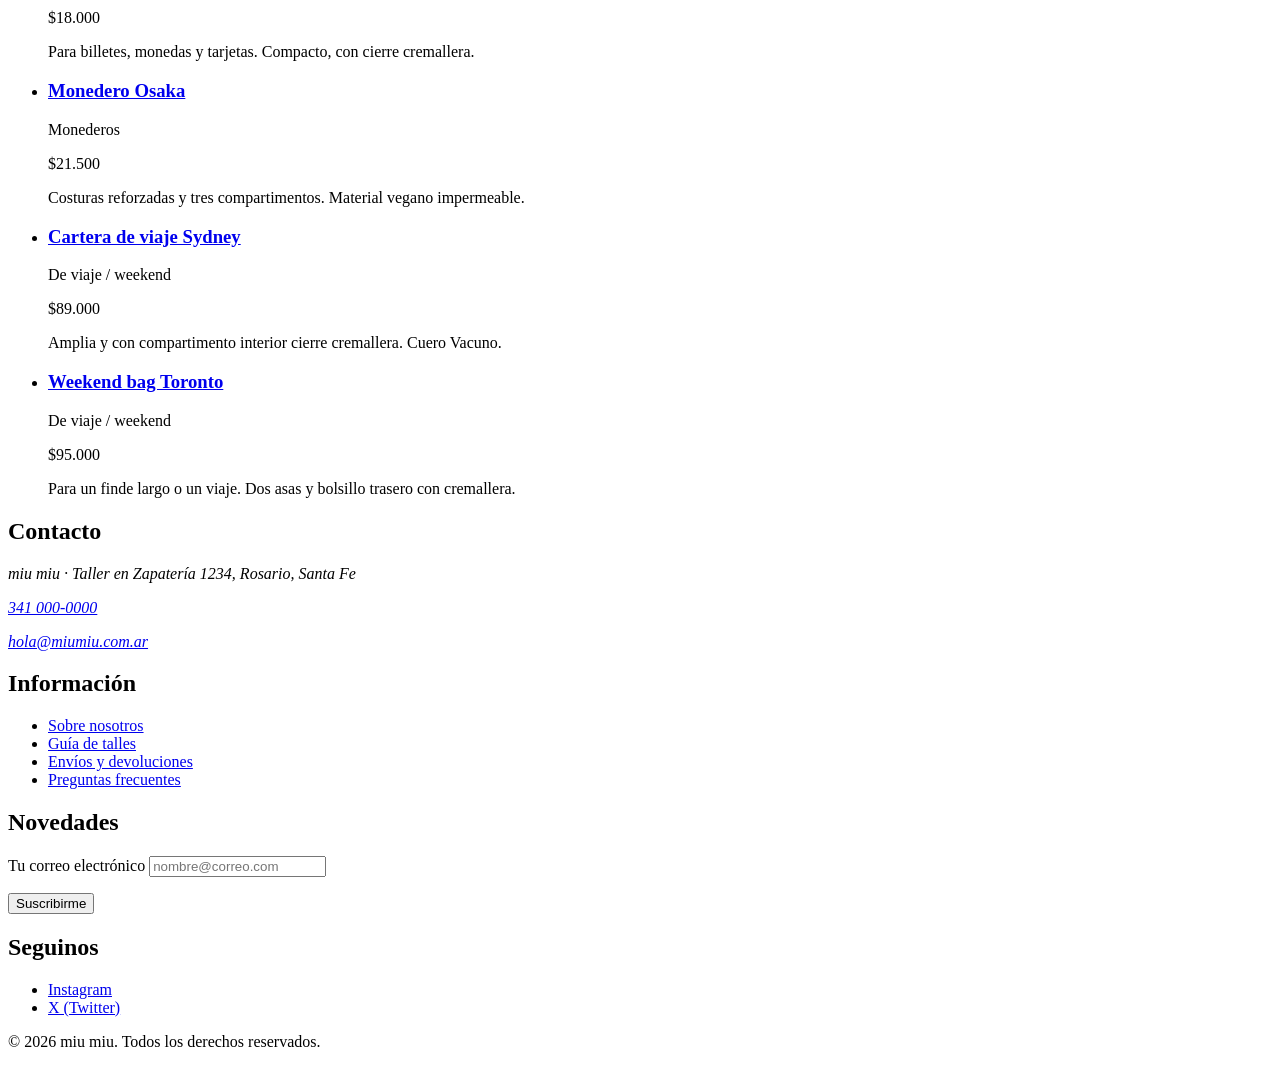
==== commit 5d8fbafe: "feat: enhance HTML structure with product links and add carrito and contacto pages" ====
--- a/index.html
+++ b/index.html
@@ -129,6 +129,19 @@
                 <h2 id="titulo-catalogo">Nuestras carteras</h2>
                 <p class="catalogo__conteo">8 carteras para mostrar</p>
 
+                <!--
+                    Los productos estan fijos en el HTML por ahora, asi que cada link
+                    lleva el id del producto que quiere ver: producto.html?id=roma
+
+                    El link va en el h3 a proposito: es un solo link por producto y el
+                    nombre de la cartera es un texto de link claro (bueno para lectores
+                    de pantalla y para buscadores).
+
+                    Cuando tengas style.css, la tarjeta entera se vuelve clickeable sin
+                    agregar links duplicados, con un "stretched link" desde CSS:
+                    .producto__nombre a::after { content: ""; position: absolute; inset: 0; }
+                    .producto { position: relative; }
+                -->
                 <ul class="productos">
 
                     <!-- Bandolera / crossbody -->
@@ -140,11 +153,12 @@
                                 <div class="producto__placeholder" role="img"
                                     aria-label="Foto de la bandolera Roma de cuero color café"></div>
                             </figure>
-                            <h3 class="producto__nombre">Bandolera Roma</h3>
+                            <h3 class="producto__nombre">
+                                <a href="producto.html?id=roma">Bandolera Roma</a>
+                            </h3>
                             <p class="producto__tipo">Bandolera / crossbody</p>
                             <p class="producto__precio">$45.000</p>
                             <p class="producto__descripcion">Correa regulable y compartimentos con cierre cremallera. Cuero Vacuno.</p>
-                            <a href="producto.html">Ver detalle</a>
                         </article>
                     </li>
 
@@ -154,11 +168,12 @@
                                 <div class="producto__placeholder" role="img"
                                     aria-label="Foto de la bandolera Firenze de cuero color negro"></div>
                             </figure>
-                            <h3 class="producto__nombre">Bandolera Firenze</h3>
+                            <h3 class="producto__nombre">
+                                <a href="producto.html?id=firenze">Bandolera Firenze</a>
+                            </h3>
                             <p class="producto__tipo">Bandolera / crossbody</p>
                             <p class="producto__precio">$52.000</p>
                             <p class="producto__descripcion">Formato compacto, ideal para salir. Cuero Vacuno con forro de algodón.</p>
-                            <a href="producto.html">Ver detalle</a>
                         </article>
                     </li>
 
@@ -169,11 +184,12 @@
                                 <div class="producto__placeholder" role="img"
                                     aria-label="Foto de la cartera de mano Amsterdam de color terracota"></div>
                             </figure>
-                            <h3 class="producto__nombre">Cartera de mano Amsterdam</h3>
+                            <h3 class="producto__nombre">
+                                <a href="producto.html?id=amsterdam">Cartera de mano Amsterdam</a>
+                            </h3>
                             <p class="producto__tipo">De mano</p>
                             <p class="producto__precio">$38.000</p>
                             <p class="producto__descripcion">Estructura rígida que se mantiene de pie. Cuero Vacuno repujado.</p>
-                            <a href="producto.html">Ver detalle</a>
                         </article>
                     </li>
 
@@ -183,11 +199,12 @@
                                 <div class="producto__placeholder" role="img"
                                     aria-label="Foto de la clutch Verona de cuero color vino"></div>
                             </figure>
-                            <h3 class="producto__nombre">Clutch Verona</h3>
+                            <h3 class="producto__nombre">
+                                <a href="producto.html?id=verona">Clutch Verona</a>
+                            </h3>
                             <p class="producto__tipo">De mano</p>
                             <p class="producto__precio">$33.500</p>
-                            <p class="producto__descripcion">Para la noche o para llevar lo justo. Cierre magnético y bolsillo para bills.</p>
-                            <a href="producto.html">Ver detalle</a>
+                            <p class="producto__descripcion">Para la noche o para llevar lo justo. Cierre magnético y bolsillo para billetes.</p>
                         </article>
                     </li>
 
@@ -198,11 +215,12 @@
                                 <div class="producto__placeholder" role="img"
                                     aria-label="Foto del monedero Milan de cuero color avellana"></div>
                             </figure>
-                            <h3 class="producto__nombre">Monedero Milan</h3>
+                            <h3 class="producto__nombre">
+                                <a href="producto.html?id=milan">Monedero Milan</a>
+                            </h3>
                             <p class="producto__tipo">Monederos</p>
                             <p class="producto__precio">$18.000</p>
                             <p class="producto__descripcion">Para billetes, monedas y tarjetas. Compacto, con cierre cremallera.</p>
-                            <a href="producto.html">Ver detalle</a>
                         </article>
                     </li>
 
@@ -212,11 +230,12 @@
                                 <div class="producto__placeholder" role="img"
                                     aria-label="Foto del monedero Osaka en material vegano color verde oliva"></div>
                             </figure>
-                            <h3 class="producto__nombre">Monedero Osaka</h3>
+                            <h3 class="producto__nombre">
+                                <a href="producto.html?id=osaka">Monedero Osaka</a>
+                            </h3>
                             <p class="producto__tipo">Monederos</p>
                             <p class="producto__precio">$21.500</p>
                             <p class="producto__descripcion">Costuras reforzadas y tres compartimentos. Material vegano impermeable.</p>
-                            <a href="producto.html">Ver detalle</a>
                         </article>
                     </li>
 
@@ -227,11 +246,12 @@
                                 <div class="producto__placeholder" role="img"
                                     aria-label="Foto de la cartera de viaje Sydney de cuero color caqui"></div>
                             </figure>
-                            <h3 class="producto__nombre">Cartera de viaje Sydney</h3>
+                            <h3 class="producto__nombre">
+                                <a href="producto.html?id=sydney">Cartera de viaje Sydney</a>
+                            </h3>
                             <p class="producto__tipo">De viaje / weekend</p>
                             <p class="producto__precio">$89.000</p>
                             <p class="producto__descripcion">Amplia y con compartimento interior cierre cremallera. Cuero Vacuno.</p>
-                            <a href="producto.html">Ver detalle</a>
                         </article>
                     </li>
 
@@ -241,11 +261,12 @@
                                 <div class="producto__placeholder" role="img"
                                     aria-label="Foto del weekend bag Toronto de color negro"></div>
                             </figure>
-                            <h3 class="producto__nombre">Weekend bag Toronto</h3>
+                            <h3 class="producto__nombre">
+                                <a href="producto.html?id=toronto">Weekend bag Toronto</a>
+                            </h3>
                             <p class="producto__tipo">De viaje / weekend</p>
                             <p class="producto__precio">$95.000</p>
                             <p class="producto__descripcion">Para un finde largo o un viaje. Dos asas y bolsillo trasero con cremallera.</p>
-                            <a href="producto.html">Ver detalle</a>
                         </article>
                     </li>
 
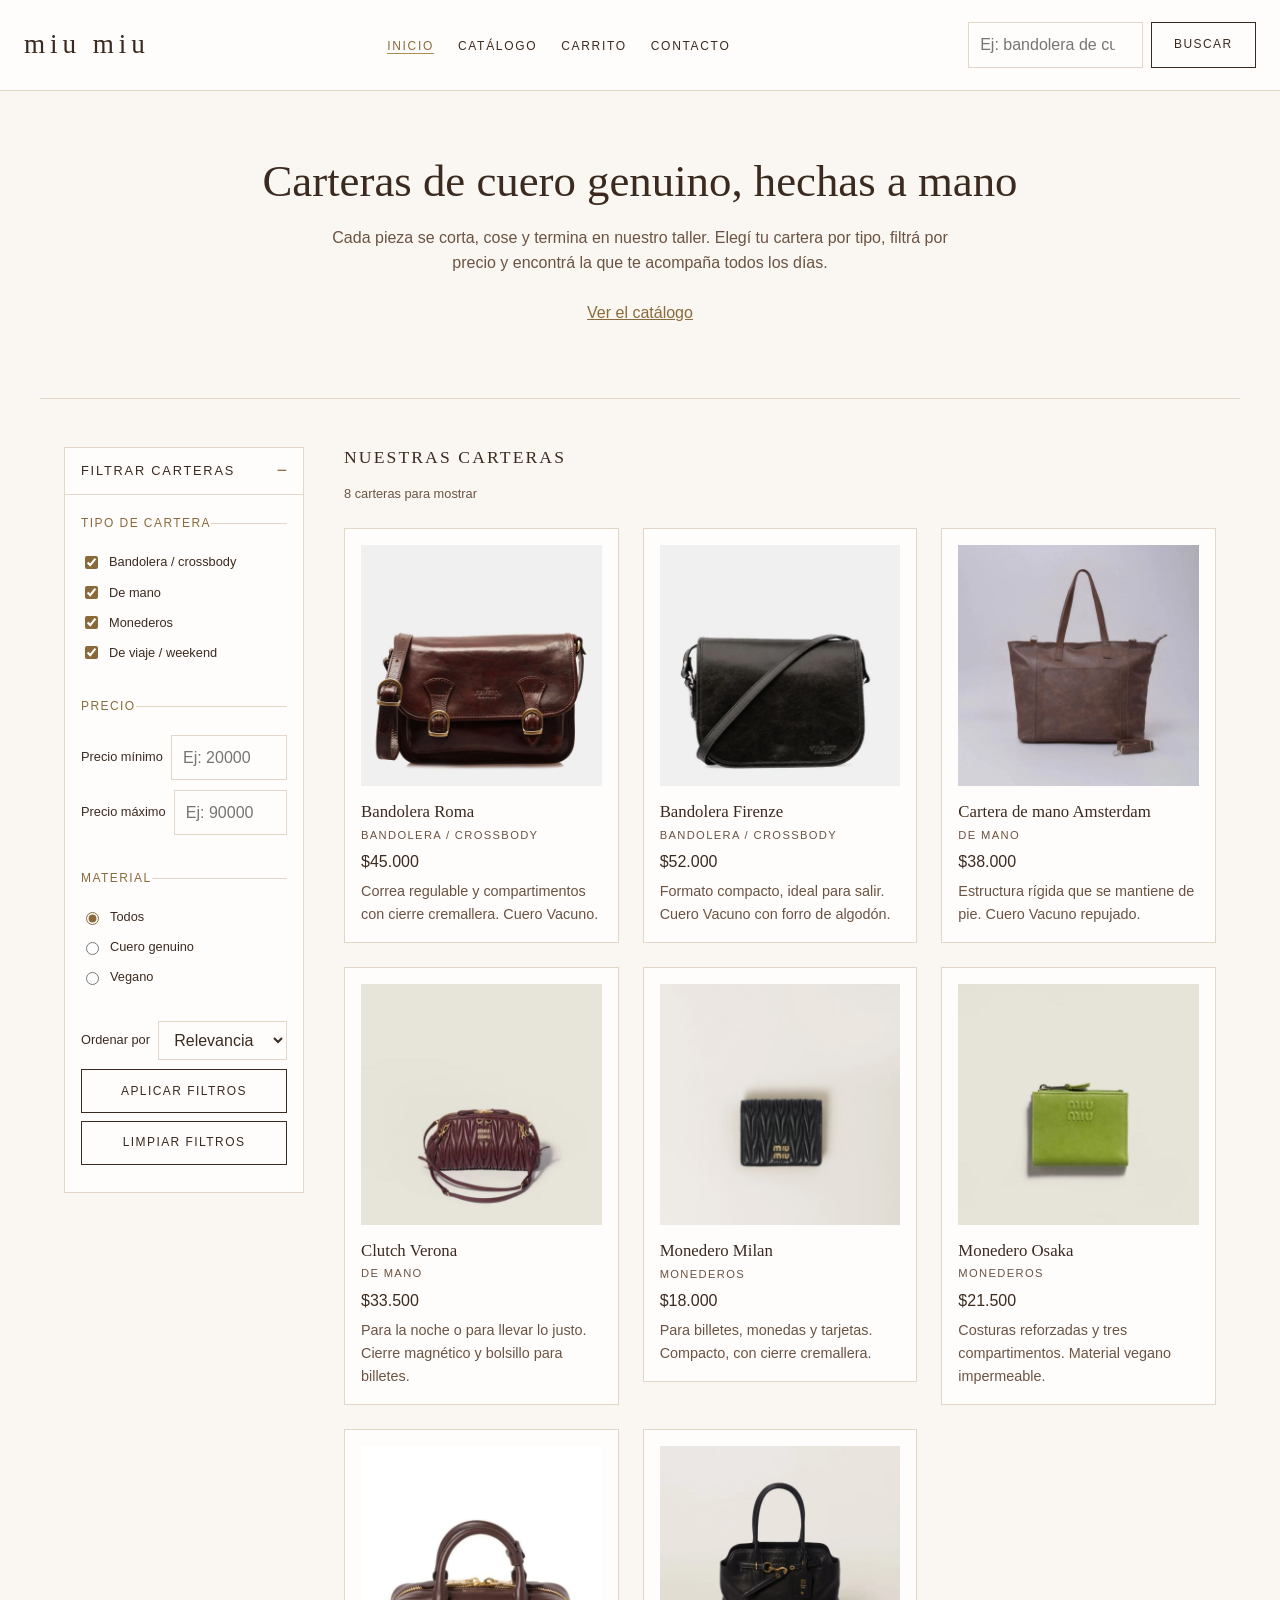
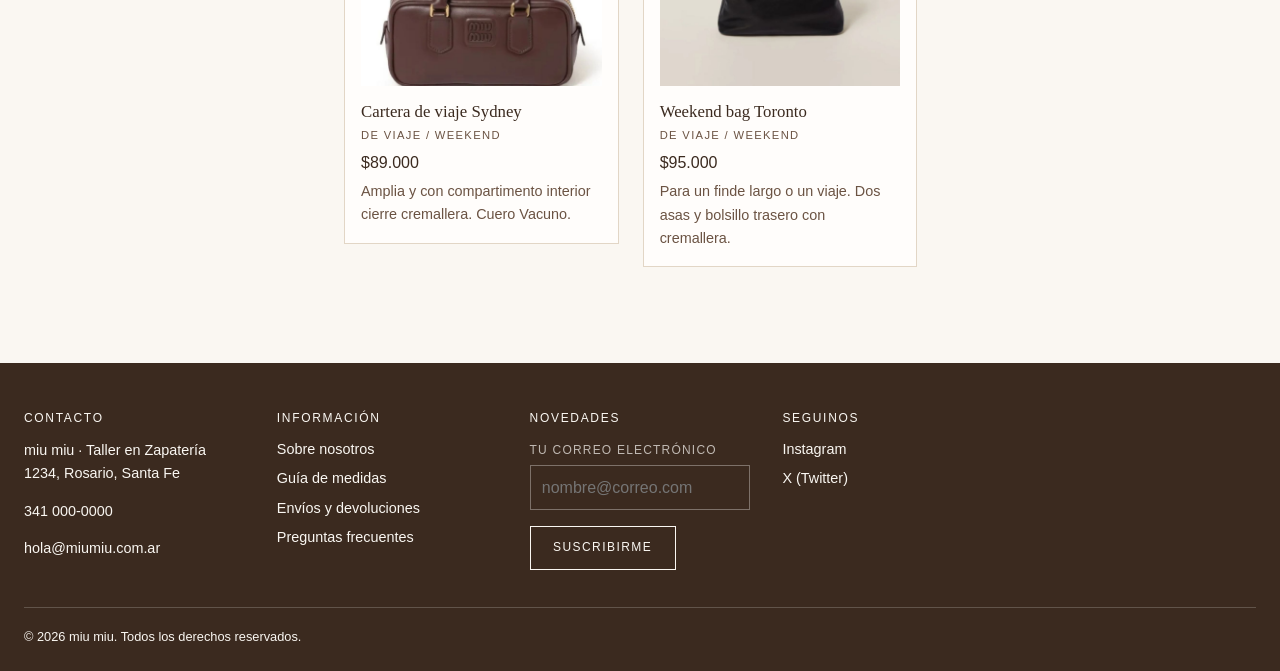
==== commit d2e3e00e: "Add CSS styles, and JavaScript functionality for cart management" ====
--- a/index.html
+++ b/index.html
@@ -6,11 +6,8 @@
     <meta name="description" content="miu miu | Carteras de cuero genuino hechas a mano: bandoleras, carteras de mano, monederos y carteras de viaje.">
     <title>miu miu | Carteras de cuero</title>
 
-    <!--
-        Esta es la estructura base, todavia sin estilos.
-        El CSS entra mas adelante en style.css (punto 4 de Predictions.md):
-        <link rel="stylesheet" href="style.css">
-    -->
+    <!-- Maquetado en style.css (punto 4 de Predictions.md) -->
+    <link rel="stylesheet" href="style.css">
 </head>
 <body>
 
@@ -53,75 +50,83 @@
         <!-- Catalogo: filtros a la izquierda, productos al centro -->
         <div class="catalogo">
 
-            <!-- ---------- SECCION DE FILTROS ---------- -->
+            <!--
+                Los filtros van dentro de un <details>: arrancan abiertos en
+                pantallas grandes y script.js los cierra solo en las chicas, para
+                que no tapen los productos antes de llegar a verlos.
+            -->
             <aside class="filtros" aria-labelledby="titulo-filtros">
-                <h2 id="titulo-filtros">Filtrar carteras</h2>
-
-                <form class="filtros__form" method="get" action="#catalogo" aria-labelledby="titulo-filtros">
-
-                    <fieldset>
-                        <legend>Tipo de cartera</legend>
-                        <ul>
-                            <li>
-                                <input type="checkbox" id="tipo-bandolera" name="tipo" value="bandolera" checked>
-                                <label for="tipo-bandolera">Bandolera / crossbody</label>
-                            </li>
-                            <li>
-                                <input type="checkbox" id="tipo-mano" name="tipo" value="mano" checked>
-                                <label for="tipo-mano">De mano</label>
-                            </li>
-                            <li>
-                                <input type="checkbox" id="tipo-monederos" name="tipo" value="monederos" checked>
-                                <label for="tipo-monederos">Monederos</label>
-                            </li>
-                            <li>
-                                <input type="checkbox" id="tipo-viaje" name="tipo" value="viaje" checked>
-                                <label for="tipo-viaje">De viaje / weekend</label>
-                            </li>
-                        </ul>
-                    </fieldset>
-
-                    <fieldset>
-                        <legend>Precio</legend>
+                <details class="filtros__grupo" open>
+                    <summary class="filtros__resumen">
+                        <h2 id="titulo-filtros">Filtrar carteras</h2>
+                    </summary>
+
+                    <form class="filtros__form" method="get" action="#catalogo" aria-labelledby="titulo-filtros">
+
+                        <fieldset>
+                            <legend>Tipo de cartera</legend>
+                            <ul>
+                                <li>
+                                    <input type="checkbox" id="tipo-bandolera" name="tipo" value="bandolera" checked>
+                                    <label for="tipo-bandolera">Bandolera / crossbody</label>
+                                </li>
+                                <li>
+                                    <input type="checkbox" id="tipo-mano" name="tipo" value="mano" checked>
+                                    <label for="tipo-mano">De mano</label>
+                                </li>
+                                <li>
+                                    <input type="checkbox" id="tipo-monederos" name="tipo" value="monederos" checked>
+                                    <label for="tipo-monederos">Monederos</label>
+                                </li>
+                                <li>
+                                    <input type="checkbox" id="tipo-viaje" name="tipo" value="viaje" checked>
+                                    <label for="tipo-viaje">De viaje / weekend</label>
+                                </li>
+                            </ul>
+                        </fieldset>
+
+                        <fieldset>
+                            <legend>Precio</legend>
+                            <p>
+                                <label for="precio-min">Precio mínimo</label>
+                                <input type="number" id="precio-min" name="precio-min" min="0" step="1000" placeholder="Ej: 20000">
+                            </p>
+                            <p>
+                                <label for="precio-max">Precio máximo</label>
+                                <input type="number" id="precio-max" name="precio-max" min="0" step="1000" placeholder="Ej: 90000">
+                            </p>
+                        </fieldset>
+
+                        <fieldset>
+                            <legend>Material</legend>
+                            <p>
+                                <input type="radio" id="material-todos" name="material" value="todos" checked>
+                                <label for="material-todos">Todos</label>
+                            </p>
+                            <p>
+                                <input type="radio" id="material-cuero" name="material" value="cuero">
+                                <label for="material-cuero">Cuero genuino</label>
+                            </p>
+                            <p>
+                                <input type="radio" id="material-vegano" name="material" value="vegano">
+                                <label for="material-vegano">Vegano</label>
+                            </p>
+                        </fieldset>
+
                         <p>
-                            <label for="precio-min">Precio mínimo</label>
-                            <input type="number" id="precio-min" name="precio-min" min="0" step="1000" placeholder="Ej: 20000">
+                            <label for="orden">Ordenar por</label>
+                            <select id="orden" name="orden">
+                                <option value="relevancia">Relevancia</option>
+                                <option value="precio-asc">Precio: de menor a mayor</option>
+                                <option value="precio-desc">Precio: de mayor a menor</option>
+                                <option value="nombre">Nombre (A - Z)</option>
+                            </select>
                         </p>
-                        <p>
-                            <label for="precio-max">Precio máximo</label>
-                            <input type="number" id="precio-max" name="precio-max" min="0" step="1000" placeholder="Ej: 90000">
-                        </p>
-                    </fieldset>
-
-                    <fieldset>
-                        <legend>Material</legend>
-                        <p>
-                            <input type="radio" id="material-todos" name="material" value="todos" checked>
-                            <label for="material-todos">Todos</label>
-                        </p>
-                        <p>
-                            <input type="radio" id="material-cuero" name="material" value="cuero">
-                            <label for="material-cuero">Cuero genuino</label>
-                        </p>
-                        <p>
-                            <input type="radio" id="material-vegano" name="material" value="vegano">
-                            <label for="material-vegano">Vegano</label>
-                        </p>
-                    </fieldset>
-
-                    <p>
-                        <label for="orden">Ordenar por</label>
-                        <select id="orden" name="orden">
-                            <option value="relevancia">Relevancia</option>
-                            <option value="precio-asc">Precio: de menor a mayor</option>
-                            <option value="precio-desc">Precio: de mayor a menor</option>
-                            <option value="nombre">Nombre (A - Z)</option>
-                        </select>
-                    </p>
-
-                    <button type="submit">Aplicar filtros</button>
-                    <button type="reset">Limpiar filtros</button>
-                </form>
+
+                        <button type="submit">Aplicar filtros</button>
+                        <button type="reset">Limpiar filtros</button>
+                    </form>
+                </details>
             </aside>
 
             <!-- ---------- PRODUCTOS ---------- -->
@@ -147,14 +152,13 @@
                     <!-- Bandolera / crossbody -->
                     <li>
                         <article class="producto">
-                            <!-- Cuando tengas las fotos, reemplazar el div de abajo por:
-                                 <img src="img/bandolera-roma.jpg" alt="Bandolera Roma de cuero café"> -->
-                            <figure class="producto__imagen">
-                                <div class="producto__placeholder" role="img"
-                                    aria-label="Foto de la bandolera Roma de cuero color café"></div>
-                            </figure>
-                            <h3 class="producto__nombre">
-                                <a href="producto.html?id=roma">Bandolera Roma</a>
+                            <figure class="producto__imagen">
+                                <img class="imagen-producto"
+                                    src="img/roma.jpg"
+                                    alt="Bandolera Roma de cuero">
+                            </figure>
+                            <h3 class="producto__nombre">
+                                <a href="producto-roma.html">Bandolera Roma</a>
                             </h3>
                             <p class="producto__tipo">Bandolera / crossbody</p>
                             <p class="producto__precio">$45.000</p>
@@ -165,11 +169,12 @@
                     <li>
                         <article class="producto">
                             <figure class="producto__imagen">
-                                <div class="producto__placeholder" role="img"
-                                    aria-label="Foto de la bandolera Firenze de cuero color negro"></div>
-                            </figure>
-                            <h3 class="producto__nombre">
-                                <a href="producto.html?id=firenze">Bandolera Firenze</a>
+                                <img class="imagen-producto"
+                                    src="img/firenze.jpg"
+                                    alt="Bandolera Firenze de cuero">
+                            </figure>
+                            <h3 class="producto__nombre">
+                                <a href="producto-firenze.html">Bandolera Firenze</a>
                             </h3>
                             <p class="producto__tipo">Bandolera / crossbody</p>
                             <p class="producto__precio">$52.000</p>
@@ -181,11 +186,12 @@
                     <li>
                         <article class="producto">
                             <figure class="producto__imagen">
-                                <div class="producto__placeholder" role="img"
-                                    aria-label="Foto de la cartera de mano Amsterdam de color terracota"></div>
-                            </figure>
-                            <h3 class="producto__nombre">
-                                <a href="producto.html?id=amsterdam">Cartera de mano Amsterdam</a>
+                                <img class="imagen-producto"
+                                    src="img/amsterdam.jpg"
+                                    alt="Cartera de mano Amsterdam de cuero">
+                            </figure>
+                            <h3 class="producto__nombre">
+                                <a href="producto-amsterdam.html">Cartera de mano Amsterdam</a>
                             </h3>
                             <p class="producto__tipo">De mano</p>
                             <p class="producto__precio">$38.000</p>
@@ -196,11 +202,12 @@
                     <li>
                         <article class="producto">
                             <figure class="producto__imagen">
-                                <div class="producto__placeholder" role="img"
-                                    aria-label="Foto de la clutch Verona de cuero color vino"></div>
-                            </figure>
-                            <h3 class="producto__nombre">
-                                <a href="producto.html?id=verona">Clutch Verona</a>
+                                <img class="imagen-producto"
+                                    src="img/verona.jpg"
+                                    alt="Clutch Verona de cuero">
+                            </figure>
+                            <h3 class="producto__nombre">
+                                <a href="producto-verona.html">Clutch Verona</a>
                             </h3>
                             <p class="producto__tipo">De mano</p>
                             <p class="producto__precio">$33.500</p>
@@ -212,11 +219,12 @@
                     <li>
                         <article class="producto">
                             <figure class="producto__imagen">
-                                <div class="producto__placeholder" role="img"
-                                    aria-label="Foto del monedero Milan de cuero color avellana"></div>
-                            </figure>
-                            <h3 class="producto__nombre">
-                                <a href="producto.html?id=milan">Monedero Milan</a>
+                                <img class="imagen-producto"
+                                    src="img/milan.jpg"
+                                    alt="Monedero Milan de cuero">
+                            </figure>
+                            <h3 class="producto__nombre">
+                                <a href="producto-milan.html">Monedero Milan</a>
                             </h3>
                             <p class="producto__tipo">Monederos</p>
                             <p class="producto__precio">$18.000</p>
@@ -227,11 +235,12 @@
                     <li>
                         <article class="producto">
                             <figure class="producto__imagen">
-                                <div class="producto__placeholder" role="img"
-                                    aria-label="Foto del monedero Osaka en material vegano color verde oliva"></div>
-                            </figure>
-                            <h3 class="producto__nombre">
-                                <a href="producto.html?id=osaka">Monedero Osaka</a>
+                                <img class="imagen-producto"
+                                    src="img/osaka.jpg"
+                                    alt="Monedero Osaka de material vegano">
+                            </figure>
+                            <h3 class="producto__nombre">
+                                <a href="producto-osaka.html">Monedero Osaka</a>
                             </h3>
                             <p class="producto__tipo">Monederos</p>
                             <p class="producto__precio">$21.500</p>
@@ -243,11 +252,12 @@
                     <li>
                         <article class="producto">
                             <figure class="producto__imagen">
-                                <div class="producto__placeholder" role="img"
-                                    aria-label="Foto de la cartera de viaje Sydney de cuero color caqui"></div>
-                            </figure>
-                            <h3 class="producto__nombre">
-                                <a href="producto.html?id=sydney">Cartera de viaje Sydney</a>
+                                <img class="imagen-producto"
+                                    src="img/sydney.jpg"
+                                    alt="Cartera de viaje Sydney de cuero">
+                            </figure>
+                            <h3 class="producto__nombre">
+                                <a href="producto-sydney.html">Cartera de viaje Sydney</a>
                             </h3>
                             <p class="producto__tipo">De viaje / weekend</p>
                             <p class="producto__precio">$89.000</p>
@@ -258,11 +268,12 @@
                     <li>
                         <article class="producto">
                             <figure class="producto__imagen">
-                                <div class="producto__placeholder" role="img"
-                                    aria-label="Foto del weekend bag Toronto de color negro"></div>
-                            </figure>
-                            <h3 class="producto__nombre">
-                                <a href="producto.html?id=toronto">Weekend bag Toronto</a>
+                                <img class="imagen-producto"
+                                    src="img/toronto.jpg"
+                                    alt="Weekend bag Toronto de cuero">
+                            </figure>
+                            <h3 class="producto__nombre">
+                                <a href="producto-toronto.html">Weekend bag Toronto</a>
                             </h3>
                             <p class="producto__tipo">De viaje / weekend</p>
                             <p class="producto__precio">$95.000</p>
@@ -291,8 +302,8 @@
             <h2>Información</h2>
             <ul>
                 <li><a href="contacto.html">Sobre nosotros</a></li>
-                <li><a href="producto.html">Guía de talles</a></li>
-                <li><a href="producto.html">Envíos y devoluciones</a></li>
+                <li><a href="index.html#catalogo">Gu&iacute;a de medidas</a></li>
+                <li><a href="contacto.html">Env&iacute;os y devoluciones</a></li>
                 <li><a href="contacto.html">Preguntas frecuentes</a></li>
             </ul>
         </nav>
@@ -317,5 +328,7 @@
         <p class="site-footer__legal">&copy; 2026 miu miu. Todos los derechos reservados.</p>
     </footer>
 
+    <script src="script.js" defer></script>
+
 </body>
 </html>
--- a/style.css
+++ b/style.css
@@ -0,0 +1,980 @@
+/* ==========================================================================
+   miu miu - hoja de estilos principal
+   Paleta: dorado y marrón sobre fondo crema, líneas finas y esquinas
+   rectas (minimalista). Mobile first: las pantallas grandes se Bailey-
+   ajustan al final con una sola media query.
+   ========================================================================== */
+
+:root {
+    --dorado: #b08d57;          /* acentos, bordes y detalles */
+    --dorado-oscuro: #8a6a3b;   /* links y hover (contraste AA sobre crema) */
+    --marron: #3b2a1f;          /* texto principal y fondo del footer */
+    --marron-medio: #6b5343;    /* texto secundario */
+    --crema: #faf7f2;           /* fondo de la página */
+    --crema-oscuro: #f1e9df;    /* bloques y placeholders de foto */
+    --blanco: #fffdfb;          /* tarjetas y header */
+    --borde: #e2d6c6;
+    --sombra: 0 1px 3px rgba(59, 42, 31, .08);
+    --ancho: 75rem;             /* ancho máximo del contenido */
+}
+
+/* --------------------------------------------------------------- base --- */
+
+* {
+    box-sizing: border-box;
+}
+
+body {
+    margin: 0;
+    background: var(--crema);
+    color: var(--marron);
+    font-family: "Helvetica Neue", Arial, sans-serif;
+    line-height: 1.6;
+}
+
+/* Las fotos se estiran al ancho de su contenedor sin deformarse. */
+img {
+    width: 100%;
+    height: auto;
+    display: block;
+}
+
+/* Foto de la tarjeta de producto: ocupa el ancho de la tarjeta, se adapta
+   sola en el celular y nunca se estira de más. */
+.imagen-producto,
+.imagen-detalle {
+    display: block;
+    width: 100%;
+    height: auto;
+}
+
+/* El navegador le pone margen a figure por defecto y descuadra la tarjeta. */
+.producto__imagen {
+    margin: 0 0 .4rem;
+}
+
+h1, h2, h3 {
+    font-family: Georgia, "Times New Roman", serif;
+    font-weight: 400;
+    line-height: 1.2;
+}
+
+a {
+    color: var(--dorado-oscuro);
+}
+
+/* Texto que solo necesita leer un lector de pantalla. */
+.visualmente-oculto {
+    position: absolute;
+    width: 1px;
+    height: 1px;
+    overflow: hidden;
+    clip: rect(0 0 0 0);
+    white-space: nowrap;
+}
+
+:focus-visible {
+    outline: 2px solid var(--dorado-oscuro);
+    outline-offset: 2px;
+}
+
+/* --------------------------------------------------------- formularios --- */
+
+label {
+    display: block;
+    margin-bottom: .3rem;
+    font-size: .75rem;
+    text-transform: uppercase;
+    letter-spacing: .1em;
+}
+
+/* Cuando la etiqueta va después del checkbox o del radio, va en la misma línea. */
+input[type="checkbox"] + label,
+input[type="radio"] + label {
+    display: inline;
+    margin-bottom: 0;
+}
+
+input, select, textarea {
+    width: 100%;
+    padding: .55rem .7rem;
+    border: 1px solid var(--borde);
+    background: var(--blanco);
+    color: var(--marron);
+    font: inherit;
+}
+
+input[type="checkbox"], input[type="radio"] {
+    width: auto;
+    accent-color: var(--dorado-oscuro);
+}
+
+button {
+    padding: .7rem 1.4rem;
+    border: 1px solid var(--marron);
+    background: transparent;
+    color: var(--marron);
+    font: inherit;
+    font-size: .75rem;
+    text-transform: uppercase;
+    letter-spacing: .12em;
+    cursor: pointer;
+    transition: background .2s, color .2s;
+}
+
+button:hover {
+    background: var(--marron);
+    color: var(--crema);
+}
+
+/* ------------------------------------------------------------- header --- */
+
+.site-header {
+    display: flex;
+    flex-wrap: wrap;
+    align-items: center;
+    justify-content: space-between;
+    gap: 1.25rem;
+    padding: 1.4rem 1.5rem;
+    background: var(--blanco);
+    border-bottom: 1px solid var(--borde);
+}
+
+.site-header__marca {
+    margin: 0;
+}
+
+.site-header__marca a {
+    font-family: Georgia, "Times New Roman", serif;
+    font-size: 1.7rem;
+    letter-spacing: .18em;
+    color: var(--marron);
+    text-decoration: none;
+}
+
+.site-header__nav ul {
+    display: flex;
+    flex-wrap: wrap;
+    gap: 1.5rem;
+    margin: 0;
+    padding: 0;
+    list-style: none;
+}
+
+.site-header__nav a {
+    font-size: .75rem;
+    text-transform: uppercase;
+    letter-spacing: .14em;
+    text-decoration: none;
+    color: var(--marron);
+}
+
+.site-header__nav a:hover,
+.site-header__nav a[aria-current="page"] {
+    color: var(--dorado-oscuro);
+    border-bottom: 1px solid var(--dorado);
+}
+
+/* El buscador no muestra la etiqueta, pero sigue announcing al lector. */
+.site-header__buscador {
+    display: flex;
+    gap: .5rem;
+    flex: 1 1 12rem;
+    max-width: 18rem;
+}
+
+.site-header__buscador label {
+    position: absolute;
+    width: 1px;
+    height: 1px;
+    overflow: hidden;
+    clip: rect(0 0 0 0);
+    white-space: nowrap;
+}
+
+.site-header__buscador input {
+    width: 100%;
+}
+
+/* --------------------------------------------------------------- hero --- */
+
+.hero {
+    max-width: var(--ancho);
+    margin: 0 auto;
+    padding: 4rem 1.5rem 3rem;
+    text-align: center;
+    border-bottom: 1px solid var(--borde);
+}
+
+.hero h1 {
+    margin: 0 0 1rem;
+    font-size: clamp(1.8rem, 4vw, 2.8rem);
+}
+
+.hero p {
+    max-width: 40rem;
+    margin: 0 auto 1.5rem;
+    color: var(--marron-medio);
+}
+
+/* ----------------------------------------------------------- catálogo --- */
+
+.catalogo {
+    display: grid;
+    grid-template-columns: 15rem 1fr;
+    gap: 2.5rem;
+    max-width: var(--ancho);
+    margin: 0 auto;
+    padding: 3rem 1.5rem 4rem;
+}
+
+/* ---- filtros ---- */
+
+.filtros {
+    align-self: start;
+    position: sticky;
+    top: 1.5rem;
+}
+
+/* Barra que abre y cierra los filtros. */
+.filtros__resumen {
+    display: flex;
+    align-items: center;
+    justify-content: space-between;
+    gap: 1rem;
+    padding: .9rem 1rem;
+    background: var(--blanco);
+    border: 1px solid var(--borde);
+    cursor: pointer;
+    list-style: none;
+}
+
+.filtros__resumen::-webkit-details-marker {
+    display: none;
+}
+
+/* El h2 vive adentro del summary para no duplicar el título. */
+.filtros__resumen h2 {
+    margin: 0;
+    font-family: inherit;
+    font-size: .8rem;
+    font-weight: 400;
+    text-transform: uppercase;
+    letter-spacing: .14em;
+}
+
+.filtros__resumen::after {
+    content: "+";
+    font-size: 1.1rem;
+    line-height: 1;
+    color: var(--dorado-oscuro);
+}
+
+.filtros__grupo[open] > .filtros__resumen::after {
+    content: "\2212";
+}
+
+.filtros__form {
+    padding: 1.2rem 1rem;
+    background: var(--blanco);
+    border: 1px solid var(--borde);
+    border-top: 0;
+}
+
+/* El h2 de los filtros vive dentro del summary y se estilo más arriba. */
+.catalogo__listado h2 {
+    margin: 0 0 1rem;
+    font-size: 1.1rem;
+    text-transform: uppercase;
+    letter-spacing: .12em;
+}
+
+.filtros fieldset {
+    margin: 0 0 1.5rem;
+    padding: 1.2rem 0 0;
+    border: 0;
+    border-top: 1px solid var(--borde);
+}
+
+.filtros legend {
+    padding: 0;
+    font-size: .75rem;
+    text-transform: uppercase;
+    letter-spacing: .12em;
+    color: var(--dorado-oscuro);
+}
+
+.filtros__form ul {
+    margin: 0;
+    padding: 0;
+    list-style: none;
+}
+
+/* Cada control y su etiqueta van en la misma línea. */
+.filtros__form p,
+.filtros__form li {
+    display: flex;
+    align-items: center;
+    gap: .5rem;
+    margin: 0 0 .6rem;
+}
+
+.filtros__form label {
+    margin: 0;
+    font-size: .8rem;
+    text-transform: none;
+    letter-spacing: 0;
+}
+
+.filtros__form input:not([type="checkbox"]):not([type="radio"]),
+.filtros__form select {
+    flex: 1;
+}
+
+.filtros__form button {
+    width: 100%;
+    margin-bottom: .5rem;
+}
+
+.catalogo__conteo {
+    margin: 0 0 1.5rem;
+    font-size: .8rem;
+    color: var(--marron-medio);
+}
+
+/* ---- productos ---- */
+
+.productos {
+    display: grid;
+    grid-template-columns: repeat(auto-fill, minmax(15rem, 1fr));
+    gap: 1.5rem;
+    margin: 0;
+    padding: 0;
+    list-style: none;
+}
+
+.producto {
+    position: relative;              /* necesario para el link que se estira */
+    display: flex;
+    flex-direction: column;
+    gap: .3rem;
+    padding: 1rem;
+    background: var(--blanco);
+    border: 1px solid var(--borde);
+    transition: border-color .2s, box-shadow .2s;
+}
+
+.producto:hover {
+    border-color: var(--dorado);
+    box-shadow: var(--sombra);
+}
+
+/* Hace clickeable toda la tarjeta sin agregar un segundo link por producto. */
+.producto__nombre a::after {
+    content: "";
+    position: absolute;
+    inset: 0;
+}
+
+.producto__nombre {
+    margin: .3rem 0 0;
+    font-size: 1.05rem;
+}
+
+.producto__nombre a {
+    color: var(--marron);
+    text-decoration: none;
+}
+
+.producto:hover .producto__nombre a {
+    text-decoration: underline;
+    text-decoration-color: var(--dorado);
+    text-underline-offset: 3px;
+}
+
+.producto__tipo {
+    margin: 0;
+    font-size: .7rem;
+    text-transform: uppercase;
+    letter-spacing: .12em;
+    color: var(--marron-medio);
+}
+
+.producto__precio {
+    margin: 0;
+    font-size: 1rem;
+}
+
+.producto__descripcion {
+    margin: 0;
+    font-size: .9rem;
+    color: var(--marron-medio);
+}
+
+/* ------------------------------------------------------ ficha producto --- */
+
+.miga ol {
+    display: flex;
+    flex-wrap: wrap;
+    gap: .5rem;
+    margin: 0;
+    padding: 1.5rem 0 0;
+    list-style: none;
+    font-size: .75rem;
+    text-transform: uppercase;
+    letter-spacing: .1em;
+}
+
+.miga li + li::before {
+    content: "/";
+    margin-right: .5rem;
+    color: var(--dorado);
+}
+
+.miga [aria-current="page"] {
+    color: var(--marron-medio);
+}
+
+.detalle {
+    display: grid;
+    grid-template-columns: 1fr 1fr;
+    gap: 3rem;
+    max-width: var(--ancho);
+    margin: 0 auto;
+    padding: 2.5rem 1.5rem;
+}
+
+.detalle__info h1 {
+    margin: 0 0 .3rem;
+    font-size: 2rem;
+}
+
+.detalle__tipo {
+    margin: 0;
+    font-size: .7rem;
+    text-transform: uppercase;
+    letter-spacing: .12em;
+    color: var(--marron-medio);
+}
+
+.detalle__precio {
+    margin: .5rem 0 1rem;
+    font-size: 1.3rem;
+}
+
+.detalle__descripcion {
+    margin: 0 0 1.5rem;
+    color: var(--marron-medio);
+}
+
+.detalle__subtitulo {
+    margin: 2rem 0 .8rem;
+    font-family: inherit;
+    font-size: .75rem;
+    text-transform: uppercase;
+    letter-spacing: .14em;
+}
+
+/* Ficha técnica: término y valor, uno por fila con una línea de por medio. */
+.ficha {
+    margin: 0;
+}
+
+.ficha div {
+    display: flex;
+    flex-wrap: wrap;
+    gap: 1rem;
+    padding: .7rem 0;
+    border-bottom: 1px solid var(--borde);
+}
+
+.ficha dt {
+    flex: 0 0 40%;
+    font-size: .75rem;
+    text-transform: uppercase;
+    letter-spacing: .1em;
+    color: var(--marron-medio);
+}
+
+.ficha dd {
+    margin: 0;
+}
+
+.cuidados {
+    margin: 0;
+    padding-left: 1.1rem;
+    color: var(--marron-medio);
+}
+
+.cuidados li {
+    margin-bottom: .4rem;
+}
+
+.comprar,
+.relacionados {
+    max-width: var(--ancho);
+    margin: 0 auto;
+    padding: 2.5rem 1.5rem;
+    border-top: 1px solid var(--borde);
+}
+
+.comprar h2,
+.relacionados h2 {
+    margin: 0 0 1.2rem;
+    font-size: 1.1rem;
+    text-transform: uppercase;
+    letter-spacing: .12em;
+}
+
+.comprar label {
+    margin-bottom: .4rem;
+}
+
+.comprar input[type="number"] {
+    width: 6rem;
+}
+
+/* Los relacionados usan las mismas tarjetas del catálogo, más chicas. */
+.productos--chico {
+    grid-template-columns: repeat(auto-fill, minmax(11rem, 1fr));
+}
+
+/* --------------------------------------------------------- pantalla carrito --- */
+
+.carrito,
+.contacto {
+    display: grid;
+    gap: 3rem;
+    max-width: var(--ancho);
+    margin: 0 auto;
+    padding: 2.5rem 1.5rem 3rem;
+}
+
+.carrito {
+    grid-template-columns: 1fr 20rem;
+}
+
+.contacto {
+    grid-template-columns: 1fr 1fr;
+}
+
+/* ---- tabla de productos ---- */
+
+.carrito__tabla {
+    width: 100%;
+    border-collapse: collapse;
+    background: var(--blanco);
+    border: 1px solid var(--borde);
+}
+
+.carrito__tabla caption {
+    padding: 0 0 .8rem;
+    font-size: .75rem;
+    text-align: left;
+    text-transform: uppercase;
+    letter-spacing: .12em;
+    color: var(--marron-medio);
+}
+
+.carrito__tabla th,
+.carrito__tabla td {
+    padding: .8rem .9rem;
+    border-bottom: 1px solid var(--borde);
+    text-align: left;
+    vertical-align: middle;
+}
+
+.carrito__tabla thead th {
+    border-bottom-width: 2px;
+    border-bottom-color: var(--dorado);
+    font-size: .7rem;
+    font-weight: 400;
+    text-transform: uppercase;
+    letter-spacing: .12em;
+    color: var(--dorado-oscuro);
+}
+
+.carrito__tabla tbody th {
+    font-family: Georgia, "Times New Roman", serif;
+    font-weight: 400;
+}
+
+.carrito__tabla tbody th span {
+    font-family: "Helvetica Neue", Arial, sans-serif;
+    font-size: .8rem;
+    color: var(--marron-medio);
+}
+
+.carrito__tabla tbody th a {
+    color: var(--marron);
+    text-decoration: none;
+}
+
+.carrito__tabla tbody th a:hover {
+    text-decoration: underline;
+}
+
+/* El <select> de cantidad no se estira como un input normal. */
+.carrito__tabla select {
+    width: auto;
+}
+
+.carrito__form > p {
+    display: flex;
+    flex-wrap: wrap;
+    align-items: center;
+    gap: 1.2rem;
+    margin: 1.2rem 0 0;
+}
+
+/* ---- resumen del pedido ---- */
+
+.carrito__resumen {
+    align-self: start;
+    padding: 1.5rem;
+    background: var(--blanco);
+    border: 1px solid var(--borde);
+}
+
+.carrito__resumen h2,
+.contacto__formulario h2,
+.contacto__faq h2 {
+    font-family: inherit;
+    font-size: .8rem;
+    text-transform: uppercase;
+    letter-spacing: .14em;
+}
+
+.resumen__totales div {
+    display: flex;
+    justify-content: space-between;
+    gap: 1rem;
+    padding: .6rem 0;
+    border-bottom: 1px solid var(--borde);
+    font-size: .9rem;
+}
+
+.resumen__totales dt {
+    color: var(--marron-medio);
+}
+
+.resumen__totales dd {
+    margin: 0;
+}
+
+/* La última fila es el total: se destaca y no lleva línea. */
+.resumen__totales div:last-child {
+    padding-top: .9rem;
+    border-bottom: 0;
+    font-size: 1.1rem;
+}
+
+.resumen__totales div:last-child dt {
+    font-size: .75rem;
+    text-transform: uppercase;
+    letter-spacing: .12em;
+    color: var(--marron);
+}
+
+.carrito__checkout button {
+    width: 100%;
+    margin-top: 1.4rem;
+}
+
+/* Botón con apariencia de link, para el "Quitar" de cada fila. */
+.enlace-boton {
+    padding: 0;
+    border: 0;
+    background: none;
+    color: var(--dorado-oscuro);
+    font-size: .85rem;
+    text-transform: none;
+    letter-spacing: 0;
+    text-decoration: underline;
+}
+
+.enlace-boton:hover {
+    background: none;
+    color: var(--marron);
+}
+
+.carrito__vacio {
+    display: block;
+    padding: 1.8rem 1rem;
+    text-align: center;
+    color: var(--marron-medio);
+}
+
+.carrito__aviso {
+    margin: 0 0 1rem;
+    padding: .8rem 1rem;
+    background: var(--crema-oscuro);
+    border: 1px solid var(--borde);
+    font-size: .9rem;
+}
+
+/* ------------------------------------------------------- pantalla contacto --- */
+
+.contacto address {
+    font-style: normal;
+}
+
+.contacto address p {
+    margin: 0 0 .4rem;
+}
+
+.contacto__horarios div {
+    display: flex;
+    justify-content: space-between;
+    gap: 1rem;
+    padding: .5rem 0;
+    border-bottom: 1px solid var(--borde);
+    font-size: .9rem;
+}
+
+.contacto__horarios dt {
+    color: var(--marron-medio);
+}
+
+.contacto__horarios dd {
+    margin: 0;
+}
+
+.contacto__datos h3 {
+    margin: 1.8rem 0 .6rem;
+    font-family: inherit;
+    font-size: .75rem;
+    font-weight: 400;
+    text-transform: uppercase;
+    letter-spacing: .14em;
+}
+
+.formulario fieldset {
+    margin: 0 0 1.8rem;
+    padding: 1.4rem 0 0;
+    border: 0;
+    border-top: 1px solid var(--borde);
+}
+
+.formulario legend {
+    padding: 0;
+    font-size: .75rem;
+    text-transform: uppercase;
+    letter-spacing: .12em;
+    color: var(--dorado-oscuro);
+}
+
+.formulario p {
+    margin: 0 0 1rem;
+}
+
+.formulario textarea {
+    resize: vertical;
+}
+
+.formulario button + button {
+    margin-left: .5rem;
+}
+
+.contacto__faq {
+    max-width: var(--ancho);
+    margin: 0 auto;
+    padding: 0 1.5rem 3rem;
+}
+
+.contacto__faq details {
+    margin-bottom: .6rem;
+    padding: .9rem 1.1rem;
+    background: var(--blanco);
+    border: 1px solid var(--borde);
+}
+
+.contacto__faq summary {
+    cursor: pointer;
+    font-size: .95rem;
+}
+
+.contacto__faq details p {
+    margin: .8rem 0 0;
+    color: var(--marron-medio);
+}
+
+/* ------------------------------------------------------- títulos de página --- */
+
+/* El h1 va suelto en el main en carrito y contacto (en el index está dentro
+   del hero), así que se le da el mismo ancho máximo y espaciado. */
+main > h1 {
+    max-width: var(--ancho);
+    margin: 0 auto;
+    padding: 2.5rem 1.5rem 1.2rem;
+    font-size: 2rem;
+}
+
+main > h1 + p {
+    max-width: var(--ancho);
+    margin: 0 auto;
+    padding: 0 1.5rem 1.5rem;
+    color: var(--marron-medio);
+}
+
+/* ------------------------------------------------------------- footer --- */
+
+.site-footer {
+    display: grid;
+    grid-template-columns: repeat(auto-fit, minmax(13rem, 1fr));
+    gap: 2rem;
+    margin-top: 2rem;
+    padding: 3rem 1.5rem 1.5rem;
+    background: var(--marron);
+    color: var(--crema);
+}
+
+.site-footer a {
+    color: var(--crema);
+    text-decoration: none;
+}
+
+.site-footer a:hover {
+    text-decoration: underline;
+}
+
+.site-footer h2 {
+    margin: 0 0 .8rem;
+    font-family: inherit;
+    font-size: .75rem;
+    text-transform: uppercase;
+    letter-spacing: .14em;
+}
+
+.site-footer ul {
+    margin: 0;
+    padding: 0;
+    list-style: none;
+}
+
+.site-footer li {
+    margin-bottom: .4rem;
+    font-size: .9rem;
+}
+
+.site-footer address {
+    font-style: normal;
+    font-size: .9rem;
+}
+
+.site-footer label {
+    color: rgba(250, 247, 242, .7);
+}
+
+.site-footer__newsletter input {
+    background: transparent;
+    border-color: rgba(250, 247, 242, .35);
+    color: var(--crema);
+}
+
+.site-footer__newsletter button {
+    border-color: var(--crema);
+    color: var(--crema);
+}
+
+.site-footer__newsletter button:hover {
+    background: var(--crema);
+    color: var(--marron);
+}
+
+.site-footer__legal {
+    grid-column: 1 / -1;
+    margin: 0;
+    padding-top: 1.2rem;
+    border-top: 1px solid rgba(250, 247, 242, .2);
+    font-size: .8rem;
+}
+
+/* --------------------------------------------------------- responsive --- */
+
+/* Todo lo de acá es para celular: una sola columna, sin anchos fijos y con
+   padding lateral de 15px para que nada quede pegado al borde de la pantalla. */
+@media (max-width: 768px) {
+
+    .catalogo,
+    .detalle,
+    .carrito,
+    .contacto {
+        grid-template-columns: 1fr;
+    }
+
+    /* Los contenedores ocupan todo el ancho disponible, sin ancho fijo. */
+    .hero,
+    .catalogo,
+    .carrito,
+    .contacto,
+    .detalle,
+    .comprar,
+    .relacionados,
+    .contacto__faq,
+    .miga,
+    main > h1,
+    main > h1 + p {
+        width: 100%;
+        max-width: 100%;
+        padding-left: 15px;
+        padding-right: 15px;
+    }
+
+    .filtros {
+        position: static;
+    }
+
+    /* Botones y controles comfortablemente táctiles (mínimo 44px de alto). */
+    button,
+    .filtros__form button,
+    .carrito__checkout button {
+        width: 100%;
+        min-height: 44px;
+        padding: .8rem 1rem;
+    }
+
+    /* Los checkbox y los radios quedan como están: no se estiran. */
+    input:not([type="checkbox"]):not([type="radio"]),
+    select,
+    textarea,
+    .site-header__buscador input,
+    .comprar input[type="number"] {
+        width: 100%;
+        max-width: 100%;
+        min-height: 44px;
+    }
+
+    .site-header,
+    .site-header__buscador {
+        width: 100%;
+        max-width: 100%;
+    }
+
+    /* En el celular los filtros ocupan una fila y el desplegable va arriba. */
+    .filtros__form p,
+    .filtros__form li {
+        flex-wrap: wrap;
+    }
+
+    .carrito__tabla select {
+        width: 100%;
+        min-width: 4rem;
+    }
+
+    .ficha div {
+        flex-direction: column;
+        gap: .2rem;
+    }
+
+    .ficha dt {
+        flex: none;
+    }
+}
+
+@media (prefers-reduced-motion: reduce) {
+    .producto,
+    button {
+        transition: none;
+    }
+}
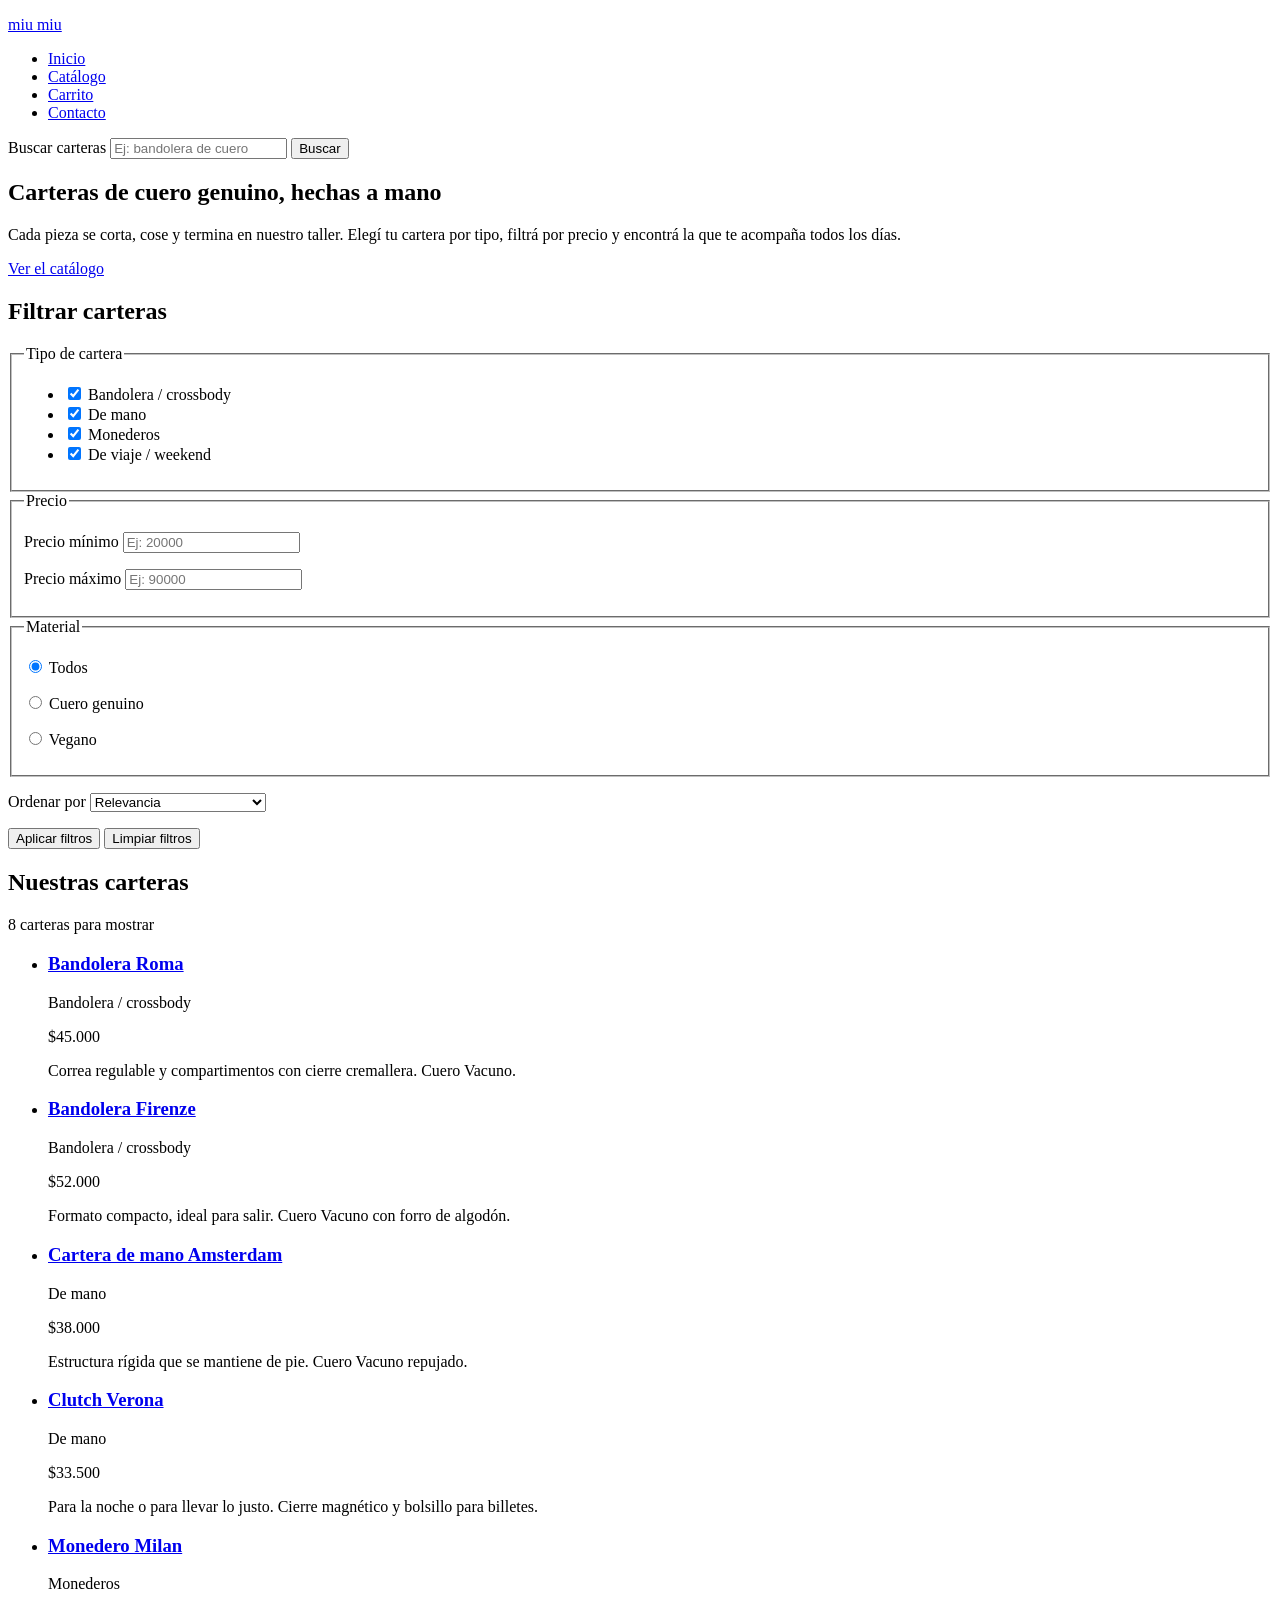
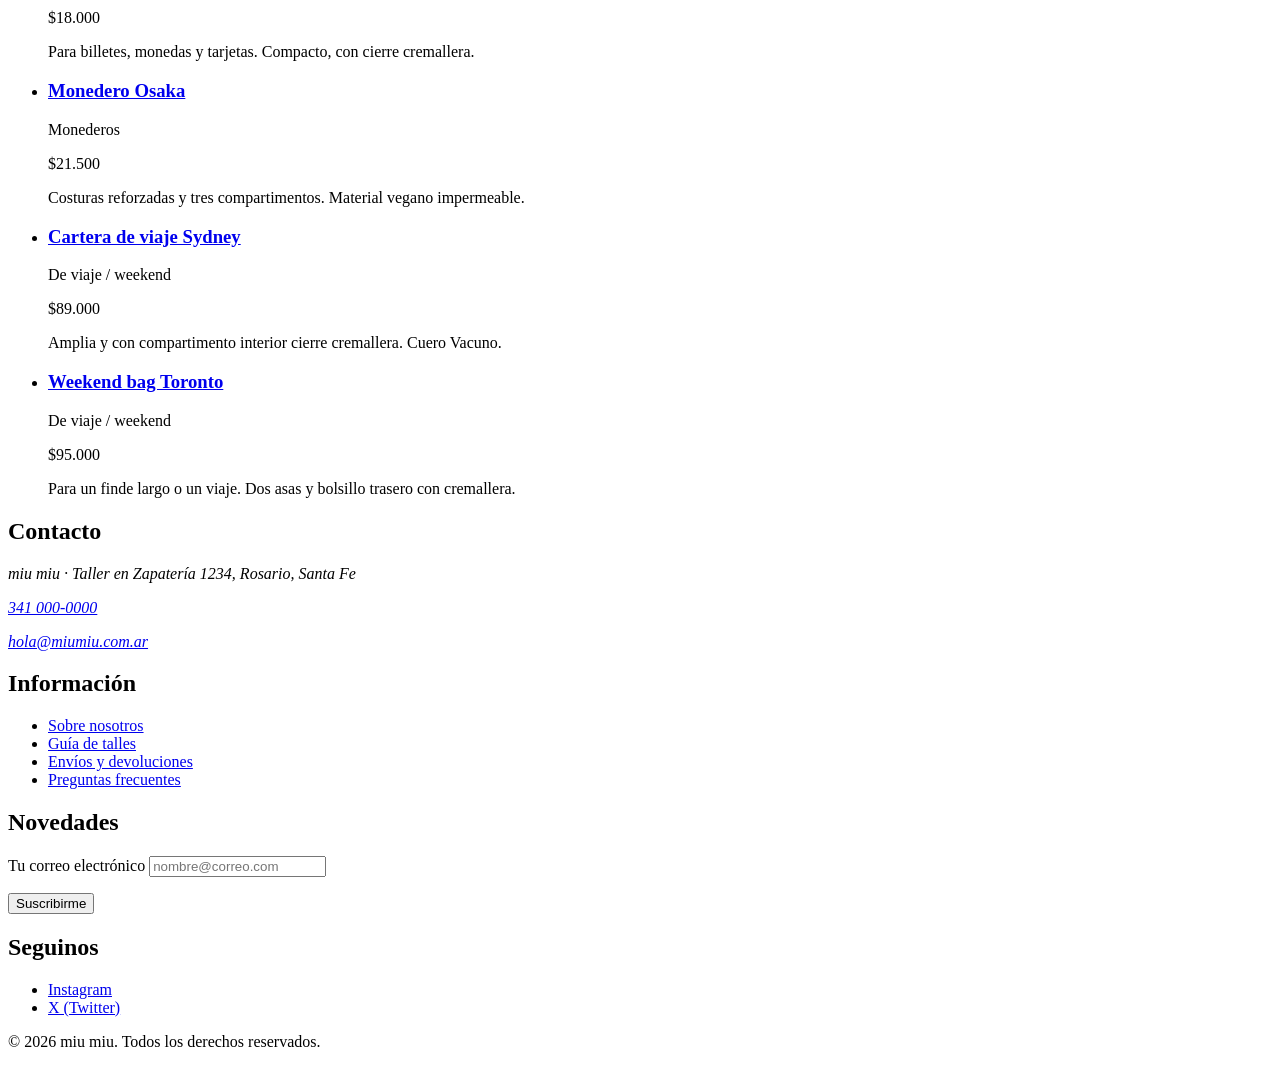
==== commit 8e116889: "Merge 5d8fbafe62e5cb320a801b22e270408e57daa543 into 254660c19c9b37c585f5fe76b6ead3174d9e3d95" ====
--- a/index.html
+++ b/index.html
@@ -6,8 +6,11 @@
     <meta name="description" content="miu miu | Carteras de cuero genuino hechas a mano: bandoleras, carteras de mano, monederos y carteras de viaje.">
     <title>miu miu | Carteras de cuero</title>
 
-    <!-- Maquetado en style.css (punto 4 de Predictions.md) -->
-    <link rel="stylesheet" href="style.css">
+    <!--
+        Esta es la estructura base, todavia sin estilos.
+        El CSS entra mas adelante en style.css (punto 4 de Predictions.md):
+        <link rel="stylesheet" href="style.css">
+    -->
 </head>
 <body>
 
@@ -50,83 +53,75 @@
         <!-- Catalogo: filtros a la izquierda, productos al centro -->
         <div class="catalogo">
 
-            <!--
-                Los filtros van dentro de un <details>: arrancan abiertos en
-                pantallas grandes y script.js los cierra solo en las chicas, para
-                que no tapen los productos antes de llegar a verlos.
-            -->
+            <!-- ---------- SECCION DE FILTROS ---------- -->
             <aside class="filtros" aria-labelledby="titulo-filtros">
-                <details class="filtros__grupo" open>
-                    <summary class="filtros__resumen">
-                        <h2 id="titulo-filtros">Filtrar carteras</h2>
-                    </summary>
-
-                    <form class="filtros__form" method="get" action="#catalogo" aria-labelledby="titulo-filtros">
-
-                        <fieldset>
-                            <legend>Tipo de cartera</legend>
-                            <ul>
-                                <li>
-                                    <input type="checkbox" id="tipo-bandolera" name="tipo" value="bandolera" checked>
-                                    <label for="tipo-bandolera">Bandolera / crossbody</label>
-                                </li>
-                                <li>
-                                    <input type="checkbox" id="tipo-mano" name="tipo" value="mano" checked>
-                                    <label for="tipo-mano">De mano</label>
-                                </li>
-                                <li>
-                                    <input type="checkbox" id="tipo-monederos" name="tipo" value="monederos" checked>
-                                    <label for="tipo-monederos">Monederos</label>
-                                </li>
-                                <li>
-                                    <input type="checkbox" id="tipo-viaje" name="tipo" value="viaje" checked>
-                                    <label for="tipo-viaje">De viaje / weekend</label>
-                                </li>
-                            </ul>
-                        </fieldset>
-
-                        <fieldset>
-                            <legend>Precio</legend>
-                            <p>
-                                <label for="precio-min">Precio mínimo</label>
-                                <input type="number" id="precio-min" name="precio-min" min="0" step="1000" placeholder="Ej: 20000">
-                            </p>
-                            <p>
-                                <label for="precio-max">Precio máximo</label>
-                                <input type="number" id="precio-max" name="precio-max" min="0" step="1000" placeholder="Ej: 90000">
-                            </p>
-                        </fieldset>
-
-                        <fieldset>
-                            <legend>Material</legend>
-                            <p>
-                                <input type="radio" id="material-todos" name="material" value="todos" checked>
-                                <label for="material-todos">Todos</label>
-                            </p>
-                            <p>
-                                <input type="radio" id="material-cuero" name="material" value="cuero">
-                                <label for="material-cuero">Cuero genuino</label>
-                            </p>
-                            <p>
-                                <input type="radio" id="material-vegano" name="material" value="vegano">
-                                <label for="material-vegano">Vegano</label>
-                            </p>
-                        </fieldset>
-
-                        <p>
-                            <label for="orden">Ordenar por</label>
-                            <select id="orden" name="orden">
-                                <option value="relevancia">Relevancia</option>
-                                <option value="precio-asc">Precio: de menor a mayor</option>
-                                <option value="precio-desc">Precio: de mayor a menor</option>
-                                <option value="nombre">Nombre (A - Z)</option>
-                            </select>
-                        </p>
-
-                        <button type="submit">Aplicar filtros</button>
-                        <button type="reset">Limpiar filtros</button>
-                    </form>
-                </details>
+                <h2 id="titulo-filtros">Filtrar carteras</h2>
+
+                <form class="filtros__form" method="get" action="#catalogo" aria-labelledby="titulo-filtros">
+
+                    <fieldset>
+                        <legend>Tipo de cartera</legend>
+                        <ul>
+                            <li>
+                                <input type="checkbox" id="tipo-bandolera" name="tipo" value="bandolera" checked>
+                                <label for="tipo-bandolera">Bandolera / crossbody</label>
+                            </li>
+                            <li>
+                                <input type="checkbox" id="tipo-mano" name="tipo" value="mano" checked>
+                                <label for="tipo-mano">De mano</label>
+                            </li>
+                            <li>
+                                <input type="checkbox" id="tipo-monederos" name="tipo" value="monederos" checked>
+                                <label for="tipo-monederos">Monederos</label>
+                            </li>
+                            <li>
+                                <input type="checkbox" id="tipo-viaje" name="tipo" value="viaje" checked>
+                                <label for="tipo-viaje">De viaje / weekend</label>
+                            </li>
+                        </ul>
+                    </fieldset>
+
+                    <fieldset>
+                        <legend>Precio</legend>
+                        <p>
+                            <label for="precio-min">Precio mínimo</label>
+                            <input type="number" id="precio-min" name="precio-min" min="0" step="1000" placeholder="Ej: 20000">
+                        </p>
+                        <p>
+                            <label for="precio-max">Precio máximo</label>
+                            <input type="number" id="precio-max" name="precio-max" min="0" step="1000" placeholder="Ej: 90000">
+                        </p>
+                    </fieldset>
+
+                    <fieldset>
+                        <legend>Material</legend>
+                        <p>
+                            <input type="radio" id="material-todos" name="material" value="todos" checked>
+                            <label for="material-todos">Todos</label>
+                        </p>
+                        <p>
+                            <input type="radio" id="material-cuero" name="material" value="cuero">
+                            <label for="material-cuero">Cuero genuino</label>
+                        </p>
+                        <p>
+                            <input type="radio" id="material-vegano" name="material" value="vegano">
+                            <label for="material-vegano">Vegano</label>
+                        </p>
+                    </fieldset>
+
+                    <p>
+                        <label for="orden">Ordenar por</label>
+                        <select id="orden" name="orden">
+                            <option value="relevancia">Relevancia</option>
+                            <option value="precio-asc">Precio: de menor a mayor</option>
+                            <option value="precio-desc">Precio: de mayor a menor</option>
+                            <option value="nombre">Nombre (A - Z)</option>
+                        </select>
+                    </p>
+
+                    <button type="submit">Aplicar filtros</button>
+                    <button type="reset">Limpiar filtros</button>
+                </form>
             </aside>
 
             <!-- ---------- PRODUCTOS ---------- -->
@@ -152,13 +147,14 @@
                     <!-- Bandolera / crossbody -->
                     <li>
                         <article class="producto">
-                            <figure class="producto__imagen">
-                                <img class="imagen-producto"
-                                    src="img/roma.jpg"
-                                    alt="Bandolera Roma de cuero">
-                            </figure>
-                            <h3 class="producto__nombre">
-                                <a href="producto-roma.html">Bandolera Roma</a>
+                            <!-- Cuando tengas las fotos, reemplazar el div de abajo por:
+                                 <img src="img/bandolera-roma.jpg" alt="Bandolera Roma de cuero café"> -->
+                            <figure class="producto__imagen">
+                                <div class="producto__placeholder" role="img"
+                                    aria-label="Foto de la bandolera Roma de cuero color café"></div>
+                            </figure>
+                            <h3 class="producto__nombre">
+                                <a href="producto.html?id=roma">Bandolera Roma</a>
                             </h3>
                             <p class="producto__tipo">Bandolera / crossbody</p>
                             <p class="producto__precio">$45.000</p>
@@ -169,12 +165,11 @@
                     <li>
                         <article class="producto">
                             <figure class="producto__imagen">
-                                <img class="imagen-producto"
-                                    src="img/firenze.jpg"
-                                    alt="Bandolera Firenze de cuero">
-                            </figure>
-                            <h3 class="producto__nombre">
-                                <a href="producto-firenze.html">Bandolera Firenze</a>
+                                <div class="producto__placeholder" role="img"
+                                    aria-label="Foto de la bandolera Firenze de cuero color negro"></div>
+                            </figure>
+                            <h3 class="producto__nombre">
+                                <a href="producto.html?id=firenze">Bandolera Firenze</a>
                             </h3>
                             <p class="producto__tipo">Bandolera / crossbody</p>
                             <p class="producto__precio">$52.000</p>
@@ -186,12 +181,11 @@
                     <li>
                         <article class="producto">
                             <figure class="producto__imagen">
-                                <img class="imagen-producto"
-                                    src="img/amsterdam.jpg"
-                                    alt="Cartera de mano Amsterdam de cuero">
-                            </figure>
-                            <h3 class="producto__nombre">
-                                <a href="producto-amsterdam.html">Cartera de mano Amsterdam</a>
+                                <div class="producto__placeholder" role="img"
+                                    aria-label="Foto de la cartera de mano Amsterdam de color terracota"></div>
+                            </figure>
+                            <h3 class="producto__nombre">
+                                <a href="producto.html?id=amsterdam">Cartera de mano Amsterdam</a>
                             </h3>
                             <p class="producto__tipo">De mano</p>
                             <p class="producto__precio">$38.000</p>
@@ -202,12 +196,11 @@
                     <li>
                         <article class="producto">
                             <figure class="producto__imagen">
-                                <img class="imagen-producto"
-                                    src="img/verona.jpg"
-                                    alt="Clutch Verona de cuero">
-                            </figure>
-                            <h3 class="producto__nombre">
-                                <a href="producto-verona.html">Clutch Verona</a>
+                                <div class="producto__placeholder" role="img"
+                                    aria-label="Foto de la clutch Verona de cuero color vino"></div>
+                            </figure>
+                            <h3 class="producto__nombre">
+                                <a href="producto.html?id=verona">Clutch Verona</a>
                             </h3>
                             <p class="producto__tipo">De mano</p>
                             <p class="producto__precio">$33.500</p>
@@ -219,12 +212,11 @@
                     <li>
                         <article class="producto">
                             <figure class="producto__imagen">
-                                <img class="imagen-producto"
-                                    src="img/milan.jpg"
-                                    alt="Monedero Milan de cuero">
-                            </figure>
-                            <h3 class="producto__nombre">
-                                <a href="producto-milan.html">Monedero Milan</a>
+                                <div class="producto__placeholder" role="img"
+                                    aria-label="Foto del monedero Milan de cuero color avellana"></div>
+                            </figure>
+                            <h3 class="producto__nombre">
+                                <a href="producto.html?id=milan">Monedero Milan</a>
                             </h3>
                             <p class="producto__tipo">Monederos</p>
                             <p class="producto__precio">$18.000</p>
@@ -235,12 +227,11 @@
                     <li>
                         <article class="producto">
                             <figure class="producto__imagen">
-                                <img class="imagen-producto"
-                                    src="img/osaka.jpg"
-                                    alt="Monedero Osaka de material vegano">
-                            </figure>
-                            <h3 class="producto__nombre">
-                                <a href="producto-osaka.html">Monedero Osaka</a>
+                                <div class="producto__placeholder" role="img"
+                                    aria-label="Foto del monedero Osaka en material vegano color verde oliva"></div>
+                            </figure>
+                            <h3 class="producto__nombre">
+                                <a href="producto.html?id=osaka">Monedero Osaka</a>
                             </h3>
                             <p class="producto__tipo">Monederos</p>
                             <p class="producto__precio">$21.500</p>
@@ -252,12 +243,11 @@
                     <li>
                         <article class="producto">
                             <figure class="producto__imagen">
-                                <img class="imagen-producto"
-                                    src="img/sydney.jpg"
-                                    alt="Cartera de viaje Sydney de cuero">
-                            </figure>
-                            <h3 class="producto__nombre">
-                                <a href="producto-sydney.html">Cartera de viaje Sydney</a>
+                                <div class="producto__placeholder" role="img"
+                                    aria-label="Foto de la cartera de viaje Sydney de cuero color caqui"></div>
+                            </figure>
+                            <h3 class="producto__nombre">
+                                <a href="producto.html?id=sydney">Cartera de viaje Sydney</a>
                             </h3>
                             <p class="producto__tipo">De viaje / weekend</p>
                             <p class="producto__precio">$89.000</p>
@@ -268,12 +258,11 @@
                     <li>
                         <article class="producto">
                             <figure class="producto__imagen">
-                                <img class="imagen-producto"
-                                    src="img/toronto.jpg"
-                                    alt="Weekend bag Toronto de cuero">
-                            </figure>
-                            <h3 class="producto__nombre">
-                                <a href="producto-toronto.html">Weekend bag Toronto</a>
+                                <div class="producto__placeholder" role="img"
+                                    aria-label="Foto del weekend bag Toronto de color negro"></div>
+                            </figure>
+                            <h3 class="producto__nombre">
+                                <a href="producto.html?id=toronto">Weekend bag Toronto</a>
                             </h3>
                             <p class="producto__tipo">De viaje / weekend</p>
                             <p class="producto__precio">$95.000</p>
@@ -302,8 +291,8 @@
             <h2>Información</h2>
             <ul>
                 <li><a href="contacto.html">Sobre nosotros</a></li>
-                <li><a href="index.html#catalogo">Gu&iacute;a de medidas</a></li>
-                <li><a href="contacto.html">Env&iacute;os y devoluciones</a></li>
+                <li><a href="producto.html">Guía de talles</a></li>
+                <li><a href="producto.html">Envíos y devoluciones</a></li>
                 <li><a href="contacto.html">Preguntas frecuentes</a></li>
             </ul>
         </nav>
@@ -328,7 +317,5 @@
         <p class="site-footer__legal">&copy; 2026 miu miu. Todos los derechos reservados.</p>
     </footer>
 
-    <script src="script.js" defer></script>
-
 </body>
 </html>
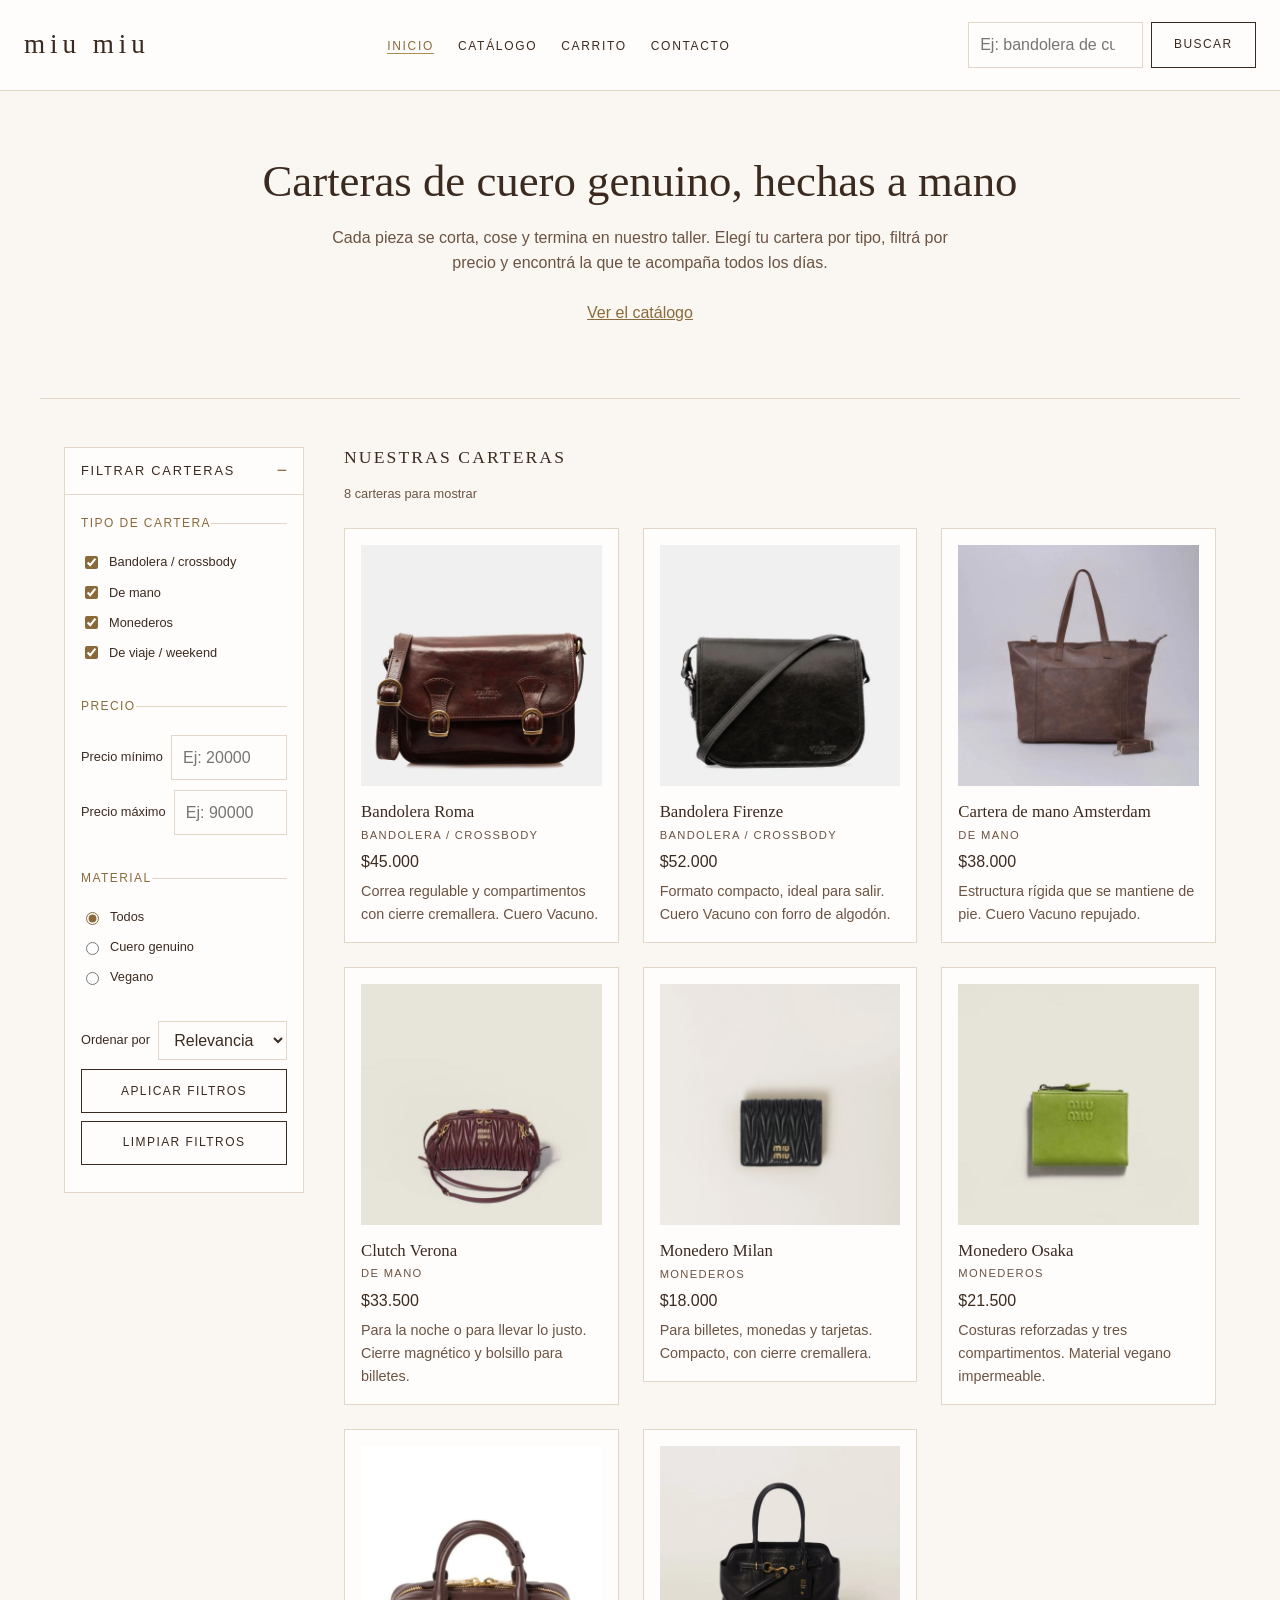
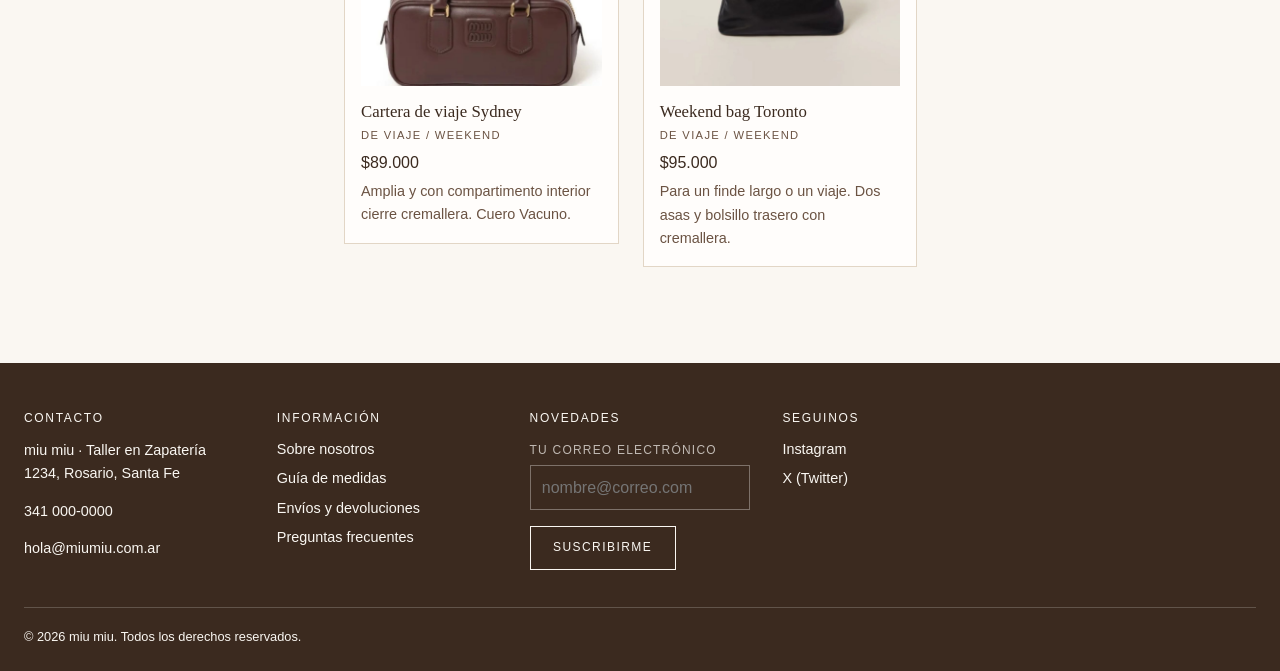
==== commit 90997e5f: "Merge d2e3e00e08aa36166aaddfa285183afb513807a6 into 254660c19c9b37c585f5fe76b6ead3174d9e3d95" ====
--- a/index.html
+++ b/index.html
@@ -6,11 +6,8 @@
     <meta name="description" content="miu miu | Carteras de cuero genuino hechas a mano: bandoleras, carteras de mano, monederos y carteras de viaje.">
     <title>miu miu | Carteras de cuero</title>
 
-    <!--
-        Esta es la estructura base, todavia sin estilos.
-        El CSS entra mas adelante en style.css (punto 4 de Predictions.md):
-        <link rel="stylesheet" href="style.css">
-    -->
+    <!-- Maquetado en style.css (punto 4 de Predictions.md) -->
+    <link rel="stylesheet" href="style.css">
 </head>
 <body>
 
@@ -53,75 +50,83 @@
         <!-- Catalogo: filtros a la izquierda, productos al centro -->
         <div class="catalogo">
 
-            <!-- ---------- SECCION DE FILTROS ---------- -->
+            <!--
+                Los filtros van dentro de un <details>: arrancan abiertos en
+                pantallas grandes y script.js los cierra solo en las chicas, para
+                que no tapen los productos antes de llegar a verlos.
+            -->
             <aside class="filtros" aria-labelledby="titulo-filtros">
-                <h2 id="titulo-filtros">Filtrar carteras</h2>
-
-                <form class="filtros__form" method="get" action="#catalogo" aria-labelledby="titulo-filtros">
-
-                    <fieldset>
-                        <legend>Tipo de cartera</legend>
-                        <ul>
-                            <li>
-                                <input type="checkbox" id="tipo-bandolera" name="tipo" value="bandolera" checked>
-                                <label for="tipo-bandolera">Bandolera / crossbody</label>
-                            </li>
-                            <li>
-                                <input type="checkbox" id="tipo-mano" name="tipo" value="mano" checked>
-                                <label for="tipo-mano">De mano</label>
-                            </li>
-                            <li>
-                                <input type="checkbox" id="tipo-monederos" name="tipo" value="monederos" checked>
-                                <label for="tipo-monederos">Monederos</label>
-                            </li>
-                            <li>
-                                <input type="checkbox" id="tipo-viaje" name="tipo" value="viaje" checked>
-                                <label for="tipo-viaje">De viaje / weekend</label>
-                            </li>
-                        </ul>
-                    </fieldset>
-
-                    <fieldset>
-                        <legend>Precio</legend>
+                <details class="filtros__grupo" open>
+                    <summary class="filtros__resumen">
+                        <h2 id="titulo-filtros">Filtrar carteras</h2>
+                    </summary>
+
+                    <form class="filtros__form" method="get" action="#catalogo" aria-labelledby="titulo-filtros">
+
+                        <fieldset>
+                            <legend>Tipo de cartera</legend>
+                            <ul>
+                                <li>
+                                    <input type="checkbox" id="tipo-bandolera" name="tipo" value="bandolera" checked>
+                                    <label for="tipo-bandolera">Bandolera / crossbody</label>
+                                </li>
+                                <li>
+                                    <input type="checkbox" id="tipo-mano" name="tipo" value="mano" checked>
+                                    <label for="tipo-mano">De mano</label>
+                                </li>
+                                <li>
+                                    <input type="checkbox" id="tipo-monederos" name="tipo" value="monederos" checked>
+                                    <label for="tipo-monederos">Monederos</label>
+                                </li>
+                                <li>
+                                    <input type="checkbox" id="tipo-viaje" name="tipo" value="viaje" checked>
+                                    <label for="tipo-viaje">De viaje / weekend</label>
+                                </li>
+                            </ul>
+                        </fieldset>
+
+                        <fieldset>
+                            <legend>Precio</legend>
+                            <p>
+                                <label for="precio-min">Precio mínimo</label>
+                                <input type="number" id="precio-min" name="precio-min" min="0" step="1000" placeholder="Ej: 20000">
+                            </p>
+                            <p>
+                                <label for="precio-max">Precio máximo</label>
+                                <input type="number" id="precio-max" name="precio-max" min="0" step="1000" placeholder="Ej: 90000">
+                            </p>
+                        </fieldset>
+
+                        <fieldset>
+                            <legend>Material</legend>
+                            <p>
+                                <input type="radio" id="material-todos" name="material" value="todos" checked>
+                                <label for="material-todos">Todos</label>
+                            </p>
+                            <p>
+                                <input type="radio" id="material-cuero" name="material" value="cuero">
+                                <label for="material-cuero">Cuero genuino</label>
+                            </p>
+                            <p>
+                                <input type="radio" id="material-vegano" name="material" value="vegano">
+                                <label for="material-vegano">Vegano</label>
+                            </p>
+                        </fieldset>
+
                         <p>
-                            <label for="precio-min">Precio mínimo</label>
-                            <input type="number" id="precio-min" name="precio-min" min="0" step="1000" placeholder="Ej: 20000">
+                            <label for="orden">Ordenar por</label>
+                            <select id="orden" name="orden">
+                                <option value="relevancia">Relevancia</option>
+                                <option value="precio-asc">Precio: de menor a mayor</option>
+                                <option value="precio-desc">Precio: de mayor a menor</option>
+                                <option value="nombre">Nombre (A - Z)</option>
+                            </select>
                         </p>
-                        <p>
-                            <label for="precio-max">Precio máximo</label>
-                            <input type="number" id="precio-max" name="precio-max" min="0" step="1000" placeholder="Ej: 90000">
-                        </p>
-                    </fieldset>
-
-                    <fieldset>
-                        <legend>Material</legend>
-                        <p>
-                            <input type="radio" id="material-todos" name="material" value="todos" checked>
-                            <label for="material-todos">Todos</label>
-                        </p>
-                        <p>
-                            <input type="radio" id="material-cuero" name="material" value="cuero">
-                            <label for="material-cuero">Cuero genuino</label>
-                        </p>
-                        <p>
-                            <input type="radio" id="material-vegano" name="material" value="vegano">
-                            <label for="material-vegano">Vegano</label>
-                        </p>
-                    </fieldset>
-
-                    <p>
-                        <label for="orden">Ordenar por</label>
-                        <select id="orden" name="orden">
-                            <option value="relevancia">Relevancia</option>
-                            <option value="precio-asc">Precio: de menor a mayor</option>
-                            <option value="precio-desc">Precio: de mayor a menor</option>
-                            <option value="nombre">Nombre (A - Z)</option>
-                        </select>
-                    </p>
-
-                    <button type="submit">Aplicar filtros</button>
-                    <button type="reset">Limpiar filtros</button>
-                </form>
+
+                        <button type="submit">Aplicar filtros</button>
+                        <button type="reset">Limpiar filtros</button>
+                    </form>
+                </details>
             </aside>
 
             <!-- ---------- PRODUCTOS ---------- -->
@@ -147,14 +152,13 @@
                     <!-- Bandolera / crossbody -->
                     <li>
                         <article class="producto">
-                            <!-- Cuando tengas las fotos, reemplazar el div de abajo por:
-                                 <img src="img/bandolera-roma.jpg" alt="Bandolera Roma de cuero café"> -->
-                            <figure class="producto__imagen">
-                                <div class="producto__placeholder" role="img"
-                                    aria-label="Foto de la bandolera Roma de cuero color café"></div>
-                            </figure>
-                            <h3 class="producto__nombre">
-                                <a href="producto.html?id=roma">Bandolera Roma</a>
+                            <figure class="producto__imagen">
+                                <img class="imagen-producto"
+                                    src="img/roma.jpg"
+                                    alt="Bandolera Roma de cuero">
+                            </figure>
+                            <h3 class="producto__nombre">
+                                <a href="producto-roma.html">Bandolera Roma</a>
                             </h3>
                             <p class="producto__tipo">Bandolera / crossbody</p>
                             <p class="producto__precio">$45.000</p>
@@ -165,11 +169,12 @@
                     <li>
                         <article class="producto">
                             <figure class="producto__imagen">
-                                <div class="producto__placeholder" role="img"
-                                    aria-label="Foto de la bandolera Firenze de cuero color negro"></div>
-                            </figure>
-                            <h3 class="producto__nombre">
-                                <a href="producto.html?id=firenze">Bandolera Firenze</a>
+                                <img class="imagen-producto"
+                                    src="img/firenze.jpg"
+                                    alt="Bandolera Firenze de cuero">
+                            </figure>
+                            <h3 class="producto__nombre">
+                                <a href="producto-firenze.html">Bandolera Firenze</a>
                             </h3>
                             <p class="producto__tipo">Bandolera / crossbody</p>
                             <p class="producto__precio">$52.000</p>
@@ -181,11 +186,12 @@
                     <li>
                         <article class="producto">
                             <figure class="producto__imagen">
-                                <div class="producto__placeholder" role="img"
-                                    aria-label="Foto de la cartera de mano Amsterdam de color terracota"></div>
-                            </figure>
-                            <h3 class="producto__nombre">
-                                <a href="producto.html?id=amsterdam">Cartera de mano Amsterdam</a>
+                                <img class="imagen-producto"
+                                    src="img/amsterdam.jpg"
+                                    alt="Cartera de mano Amsterdam de cuero">
+                            </figure>
+                            <h3 class="producto__nombre">
+                                <a href="producto-amsterdam.html">Cartera de mano Amsterdam</a>
                             </h3>
                             <p class="producto__tipo">De mano</p>
                             <p class="producto__precio">$38.000</p>
@@ -196,11 +202,12 @@
                     <li>
                         <article class="producto">
                             <figure class="producto__imagen">
-                                <div class="producto__placeholder" role="img"
-                                    aria-label="Foto de la clutch Verona de cuero color vino"></div>
-                            </figure>
-                            <h3 class="producto__nombre">
-                                <a href="producto.html?id=verona">Clutch Verona</a>
+                                <img class="imagen-producto"
+                                    src="img/verona.jpg"
+                                    alt="Clutch Verona de cuero">
+                            </figure>
+                            <h3 class="producto__nombre">
+                                <a href="producto-verona.html">Clutch Verona</a>
                             </h3>
                             <p class="producto__tipo">De mano</p>
                             <p class="producto__precio">$33.500</p>
@@ -212,11 +219,12 @@
                     <li>
                         <article class="producto">
                             <figure class="producto__imagen">
-                                <div class="producto__placeholder" role="img"
-                                    aria-label="Foto del monedero Milan de cuero color avellana"></div>
-                            </figure>
-                            <h3 class="producto__nombre">
-                                <a href="producto.html?id=milan">Monedero Milan</a>
+                                <img class="imagen-producto"
+                                    src="img/milan.jpg"
+                                    alt="Monedero Milan de cuero">
+                            </figure>
+                            <h3 class="producto__nombre">
+                                <a href="producto-milan.html">Monedero Milan</a>
                             </h3>
                             <p class="producto__tipo">Monederos</p>
                             <p class="producto__precio">$18.000</p>
@@ -227,11 +235,12 @@
                     <li>
                         <article class="producto">
                             <figure class="producto__imagen">
-                                <div class="producto__placeholder" role="img"
-                                    aria-label="Foto del monedero Osaka en material vegano color verde oliva"></div>
-                            </figure>
-                            <h3 class="producto__nombre">
-                                <a href="producto.html?id=osaka">Monedero Osaka</a>
+                                <img class="imagen-producto"
+                                    src="img/osaka.jpg"
+                                    alt="Monedero Osaka de material vegano">
+                            </figure>
+                            <h3 class="producto__nombre">
+                                <a href="producto-osaka.html">Monedero Osaka</a>
                             </h3>
                             <p class="producto__tipo">Monederos</p>
                             <p class="producto__precio">$21.500</p>
@@ -243,11 +252,12 @@
                     <li>
                         <article class="producto">
                             <figure class="producto__imagen">
-                                <div class="producto__placeholder" role="img"
-                                    aria-label="Foto de la cartera de viaje Sydney de cuero color caqui"></div>
-                            </figure>
-                            <h3 class="producto__nombre">
-                                <a href="producto.html?id=sydney">Cartera de viaje Sydney</a>
+                                <img class="imagen-producto"
+                                    src="img/sydney.jpg"
+                                    alt="Cartera de viaje Sydney de cuero">
+                            </figure>
+                            <h3 class="producto__nombre">
+                                <a href="producto-sydney.html">Cartera de viaje Sydney</a>
                             </h3>
                             <p class="producto__tipo">De viaje / weekend</p>
                             <p class="producto__precio">$89.000</p>
@@ -258,11 +268,12 @@
                     <li>
                         <article class="producto">
                             <figure class="producto__imagen">
-                                <div class="producto__placeholder" role="img"
-                                    aria-label="Foto del weekend bag Toronto de color negro"></div>
-                            </figure>
-                            <h3 class="producto__nombre">
-                                <a href="producto.html?id=toronto">Weekend bag Toronto</a>
+                                <img class="imagen-producto"
+                                    src="img/toronto.jpg"
+                                    alt="Weekend bag Toronto de cuero">
+                            </figure>
+                            <h3 class="producto__nombre">
+                                <a href="producto-toronto.html">Weekend bag Toronto</a>
                             </h3>
                             <p class="producto__tipo">De viaje / weekend</p>
                             <p class="producto__precio">$95.000</p>
@@ -291,8 +302,8 @@
             <h2>Información</h2>
             <ul>
                 <li><a href="contacto.html">Sobre nosotros</a></li>
-                <li><a href="producto.html">Guía de talles</a></li>
-                <li><a href="producto.html">Envíos y devoluciones</a></li>
+                <li><a href="index.html#catalogo">Gu&iacute;a de medidas</a></li>
+                <li><a href="contacto.html">Env&iacute;os y devoluciones</a></li>
                 <li><a href="contacto.html">Preguntas frecuentes</a></li>
             </ul>
         </nav>
@@ -317,5 +328,7 @@
         <p class="site-footer__legal">&copy; 2026 miu miu. Todos los derechos reservados.</p>
     </footer>
 
+    <script src="script.js" defer></script>
+
 </body>
 </html>
--- a/style.css
+++ b/style.css
@@ -0,0 +1,980 @@
+/* ==========================================================================
+   miu miu - hoja de estilos principal
+   Paleta: dorado y marrón sobre fondo crema, líneas finas y esquinas
+   rectas (minimalista). Mobile first: las pantallas grandes se Bailey-
+   ajustan al final con una sola media query.
+   ========================================================================== */
+
+:root {
+    --dorado: #b08d57;          /* acentos, bordes y detalles */
+    --dorado-oscuro: #8a6a3b;   /* links y hover (contraste AA sobre crema) */
+    --marron: #3b2a1f;          /* texto principal y fondo del footer */
+    --marron-medio: #6b5343;    /* texto secundario */
+    --crema: #faf7f2;           /* fondo de la página */
+    --crema-oscuro: #f1e9df;    /* bloques y placeholders de foto */
+    --blanco: #fffdfb;          /* tarjetas y header */
+    --borde: #e2d6c6;
+    --sombra: 0 1px 3px rgba(59, 42, 31, .08);
+    --ancho: 75rem;             /* ancho máximo del contenido */
+}
+
+/* --------------------------------------------------------------- base --- */
+
+* {
+    box-sizing: border-box;
+}
+
+body {
+    margin: 0;
+    background: var(--crema);
+    color: var(--marron);
+    font-family: "Helvetica Neue", Arial, sans-serif;
+    line-height: 1.6;
+}
+
+/* Las fotos se estiran al ancho de su contenedor sin deformarse. */
+img {
+    width: 100%;
+    height: auto;
+    display: block;
+}
+
+/* Foto de la tarjeta de producto: ocupa el ancho de la tarjeta, se adapta
+   sola en el celular y nunca se estira de más. */
+.imagen-producto,
+.imagen-detalle {
+    display: block;
+    width: 100%;
+    height: auto;
+}
+
+/* El navegador le pone margen a figure por defecto y descuadra la tarjeta. */
+.producto__imagen {
+    margin: 0 0 .4rem;
+}
+
+h1, h2, h3 {
+    font-family: Georgia, "Times New Roman", serif;
+    font-weight: 400;
+    line-height: 1.2;
+}
+
+a {
+    color: var(--dorado-oscuro);
+}
+
+/* Texto que solo necesita leer un lector de pantalla. */
+.visualmente-oculto {
+    position: absolute;
+    width: 1px;
+    height: 1px;
+    overflow: hidden;
+    clip: rect(0 0 0 0);
+    white-space: nowrap;
+}
+
+:focus-visible {
+    outline: 2px solid var(--dorado-oscuro);
+    outline-offset: 2px;
+}
+
+/* --------------------------------------------------------- formularios --- */
+
+label {
+    display: block;
+    margin-bottom: .3rem;
+    font-size: .75rem;
+    text-transform: uppercase;
+    letter-spacing: .1em;
+}
+
+/* Cuando la etiqueta va después del checkbox o del radio, va en la misma línea. */
+input[type="checkbox"] + label,
+input[type="radio"] + label {
+    display: inline;
+    margin-bottom: 0;
+}
+
+input, select, textarea {
+    width: 100%;
+    padding: .55rem .7rem;
+    border: 1px solid var(--borde);
+    background: var(--blanco);
+    color: var(--marron);
+    font: inherit;
+}
+
+input[type="checkbox"], input[type="radio"] {
+    width: auto;
+    accent-color: var(--dorado-oscuro);
+}
+
+button {
+    padding: .7rem 1.4rem;
+    border: 1px solid var(--marron);
+    background: transparent;
+    color: var(--marron);
+    font: inherit;
+    font-size: .75rem;
+    text-transform: uppercase;
+    letter-spacing: .12em;
+    cursor: pointer;
+    transition: background .2s, color .2s;
+}
+
+button:hover {
+    background: var(--marron);
+    color: var(--crema);
+}
+
+/* ------------------------------------------------------------- header --- */
+
+.site-header {
+    display: flex;
+    flex-wrap: wrap;
+    align-items: center;
+    justify-content: space-between;
+    gap: 1.25rem;
+    padding: 1.4rem 1.5rem;
+    background: var(--blanco);
+    border-bottom: 1px solid var(--borde);
+}
+
+.site-header__marca {
+    margin: 0;
+}
+
+.site-header__marca a {
+    font-family: Georgia, "Times New Roman", serif;
+    font-size: 1.7rem;
+    letter-spacing: .18em;
+    color: var(--marron);
+    text-decoration: none;
+}
+
+.site-header__nav ul {
+    display: flex;
+    flex-wrap: wrap;
+    gap: 1.5rem;
+    margin: 0;
+    padding: 0;
+    list-style: none;
+}
+
+.site-header__nav a {
+    font-size: .75rem;
+    text-transform: uppercase;
+    letter-spacing: .14em;
+    text-decoration: none;
+    color: var(--marron);
+}
+
+.site-header__nav a:hover,
+.site-header__nav a[aria-current="page"] {
+    color: var(--dorado-oscuro);
+    border-bottom: 1px solid var(--dorado);
+}
+
+/* El buscador no muestra la etiqueta, pero sigue announcing al lector. */
+.site-header__buscador {
+    display: flex;
+    gap: .5rem;
+    flex: 1 1 12rem;
+    max-width: 18rem;
+}
+
+.site-header__buscador label {
+    position: absolute;
+    width: 1px;
+    height: 1px;
+    overflow: hidden;
+    clip: rect(0 0 0 0);
+    white-space: nowrap;
+}
+
+.site-header__buscador input {
+    width: 100%;
+}
+
+/* --------------------------------------------------------------- hero --- */
+
+.hero {
+    max-width: var(--ancho);
+    margin: 0 auto;
+    padding: 4rem 1.5rem 3rem;
+    text-align: center;
+    border-bottom: 1px solid var(--borde);
+}
+
+.hero h1 {
+    margin: 0 0 1rem;
+    font-size: clamp(1.8rem, 4vw, 2.8rem);
+}
+
+.hero p {
+    max-width: 40rem;
+    margin: 0 auto 1.5rem;
+    color: var(--marron-medio);
+}
+
+/* ----------------------------------------------------------- catálogo --- */
+
+.catalogo {
+    display: grid;
+    grid-template-columns: 15rem 1fr;
+    gap: 2.5rem;
+    max-width: var(--ancho);
+    margin: 0 auto;
+    padding: 3rem 1.5rem 4rem;
+}
+
+/* ---- filtros ---- */
+
+.filtros {
+    align-self: start;
+    position: sticky;
+    top: 1.5rem;
+}
+
+/* Barra que abre y cierra los filtros. */
+.filtros__resumen {
+    display: flex;
+    align-items: center;
+    justify-content: space-between;
+    gap: 1rem;
+    padding: .9rem 1rem;
+    background: var(--blanco);
+    border: 1px solid var(--borde);
+    cursor: pointer;
+    list-style: none;
+}
+
+.filtros__resumen::-webkit-details-marker {
+    display: none;
+}
+
+/* El h2 vive adentro del summary para no duplicar el título. */
+.filtros__resumen h2 {
+    margin: 0;
+    font-family: inherit;
+    font-size: .8rem;
+    font-weight: 400;
+    text-transform: uppercase;
+    letter-spacing: .14em;
+}
+
+.filtros__resumen::after {
+    content: "+";
+    font-size: 1.1rem;
+    line-height: 1;
+    color: var(--dorado-oscuro);
+}
+
+.filtros__grupo[open] > .filtros__resumen::after {
+    content: "\2212";
+}
+
+.filtros__form {
+    padding: 1.2rem 1rem;
+    background: var(--blanco);
+    border: 1px solid var(--borde);
+    border-top: 0;
+}
+
+/* El h2 de los filtros vive dentro del summary y se estilo más arriba. */
+.catalogo__listado h2 {
+    margin: 0 0 1rem;
+    font-size: 1.1rem;
+    text-transform: uppercase;
+    letter-spacing: .12em;
+}
+
+.filtros fieldset {
+    margin: 0 0 1.5rem;
+    padding: 1.2rem 0 0;
+    border: 0;
+    border-top: 1px solid var(--borde);
+}
+
+.filtros legend {
+    padding: 0;
+    font-size: .75rem;
+    text-transform: uppercase;
+    letter-spacing: .12em;
+    color: var(--dorado-oscuro);
+}
+
+.filtros__form ul {
+    margin: 0;
+    padding: 0;
+    list-style: none;
+}
+
+/* Cada control y su etiqueta van en la misma línea. */
+.filtros__form p,
+.filtros__form li {
+    display: flex;
+    align-items: center;
+    gap: .5rem;
+    margin: 0 0 .6rem;
+}
+
+.filtros__form label {
+    margin: 0;
+    font-size: .8rem;
+    text-transform: none;
+    letter-spacing: 0;
+}
+
+.filtros__form input:not([type="checkbox"]):not([type="radio"]),
+.filtros__form select {
+    flex: 1;
+}
+
+.filtros__form button {
+    width: 100%;
+    margin-bottom: .5rem;
+}
+
+.catalogo__conteo {
+    margin: 0 0 1.5rem;
+    font-size: .8rem;
+    color: var(--marron-medio);
+}
+
+/* ---- productos ---- */
+
+.productos {
+    display: grid;
+    grid-template-columns: repeat(auto-fill, minmax(15rem, 1fr));
+    gap: 1.5rem;
+    margin: 0;
+    padding: 0;
+    list-style: none;
+}
+
+.producto {
+    position: relative;              /* necesario para el link que se estira */
+    display: flex;
+    flex-direction: column;
+    gap: .3rem;
+    padding: 1rem;
+    background: var(--blanco);
+    border: 1px solid var(--borde);
+    transition: border-color .2s, box-shadow .2s;
+}
+
+.producto:hover {
+    border-color: var(--dorado);
+    box-shadow: var(--sombra);
+}
+
+/* Hace clickeable toda la tarjeta sin agregar un segundo link por producto. */
+.producto__nombre a::after {
+    content: "";
+    position: absolute;
+    inset: 0;
+}
+
+.producto__nombre {
+    margin: .3rem 0 0;
+    font-size: 1.05rem;
+}
+
+.producto__nombre a {
+    color: var(--marron);
+    text-decoration: none;
+}
+
+.producto:hover .producto__nombre a {
+    text-decoration: underline;
+    text-decoration-color: var(--dorado);
+    text-underline-offset: 3px;
+}
+
+.producto__tipo {
+    margin: 0;
+    font-size: .7rem;
+    text-transform: uppercase;
+    letter-spacing: .12em;
+    color: var(--marron-medio);
+}
+
+.producto__precio {
+    margin: 0;
+    font-size: 1rem;
+}
+
+.producto__descripcion {
+    margin: 0;
+    font-size: .9rem;
+    color: var(--marron-medio);
+}
+
+/* ------------------------------------------------------ ficha producto --- */
+
+.miga ol {
+    display: flex;
+    flex-wrap: wrap;
+    gap: .5rem;
+    margin: 0;
+    padding: 1.5rem 0 0;
+    list-style: none;
+    font-size: .75rem;
+    text-transform: uppercase;
+    letter-spacing: .1em;
+}
+
+.miga li + li::before {
+    content: "/";
+    margin-right: .5rem;
+    color: var(--dorado);
+}
+
+.miga [aria-current="page"] {
+    color: var(--marron-medio);
+}
+
+.detalle {
+    display: grid;
+    grid-template-columns: 1fr 1fr;
+    gap: 3rem;
+    max-width: var(--ancho);
+    margin: 0 auto;
+    padding: 2.5rem 1.5rem;
+}
+
+.detalle__info h1 {
+    margin: 0 0 .3rem;
+    font-size: 2rem;
+}
+
+.detalle__tipo {
+    margin: 0;
+    font-size: .7rem;
+    text-transform: uppercase;
+    letter-spacing: .12em;
+    color: var(--marron-medio);
+}
+
+.detalle__precio {
+    margin: .5rem 0 1rem;
+    font-size: 1.3rem;
+}
+
+.detalle__descripcion {
+    margin: 0 0 1.5rem;
+    color: var(--marron-medio);
+}
+
+.detalle__subtitulo {
+    margin: 2rem 0 .8rem;
+    font-family: inherit;
+    font-size: .75rem;
+    text-transform: uppercase;
+    letter-spacing: .14em;
+}
+
+/* Ficha técnica: término y valor, uno por fila con una línea de por medio. */
+.ficha {
+    margin: 0;
+}
+
+.ficha div {
+    display: flex;
+    flex-wrap: wrap;
+    gap: 1rem;
+    padding: .7rem 0;
+    border-bottom: 1px solid var(--borde);
+}
+
+.ficha dt {
+    flex: 0 0 40%;
+    font-size: .75rem;
+    text-transform: uppercase;
+    letter-spacing: .1em;
+    color: var(--marron-medio);
+}
+
+.ficha dd {
+    margin: 0;
+}
+
+.cuidados {
+    margin: 0;
+    padding-left: 1.1rem;
+    color: var(--marron-medio);
+}
+
+.cuidados li {
+    margin-bottom: .4rem;
+}
+
+.comprar,
+.relacionados {
+    max-width: var(--ancho);
+    margin: 0 auto;
+    padding: 2.5rem 1.5rem;
+    border-top: 1px solid var(--borde);
+}
+
+.comprar h2,
+.relacionados h2 {
+    margin: 0 0 1.2rem;
+    font-size: 1.1rem;
+    text-transform: uppercase;
+    letter-spacing: .12em;
+}
+
+.comprar label {
+    margin-bottom: .4rem;
+}
+
+.comprar input[type="number"] {
+    width: 6rem;
+}
+
+/* Los relacionados usan las mismas tarjetas del catálogo, más chicas. */
+.productos--chico {
+    grid-template-columns: repeat(auto-fill, minmax(11rem, 1fr));
+}
+
+/* --------------------------------------------------------- pantalla carrito --- */
+
+.carrito,
+.contacto {
+    display: grid;
+    gap: 3rem;
+    max-width: var(--ancho);
+    margin: 0 auto;
+    padding: 2.5rem 1.5rem 3rem;
+}
+
+.carrito {
+    grid-template-columns: 1fr 20rem;
+}
+
+.contacto {
+    grid-template-columns: 1fr 1fr;
+}
+
+/* ---- tabla de productos ---- */
+
+.carrito__tabla {
+    width: 100%;
+    border-collapse: collapse;
+    background: var(--blanco);
+    border: 1px solid var(--borde);
+}
+
+.carrito__tabla caption {
+    padding: 0 0 .8rem;
+    font-size: .75rem;
+    text-align: left;
+    text-transform: uppercase;
+    letter-spacing: .12em;
+    color: var(--marron-medio);
+}
+
+.carrito__tabla th,
+.carrito__tabla td {
+    padding: .8rem .9rem;
+    border-bottom: 1px solid var(--borde);
+    text-align: left;
+    vertical-align: middle;
+}
+
+.carrito__tabla thead th {
+    border-bottom-width: 2px;
+    border-bottom-color: var(--dorado);
+    font-size: .7rem;
+    font-weight: 400;
+    text-transform: uppercase;
+    letter-spacing: .12em;
+    color: var(--dorado-oscuro);
+}
+
+.carrito__tabla tbody th {
+    font-family: Georgia, "Times New Roman", serif;
+    font-weight: 400;
+}
+
+.carrito__tabla tbody th span {
+    font-family: "Helvetica Neue", Arial, sans-serif;
+    font-size: .8rem;
+    color: var(--marron-medio);
+}
+
+.carrito__tabla tbody th a {
+    color: var(--marron);
+    text-decoration: none;
+}
+
+.carrito__tabla tbody th a:hover {
+    text-decoration: underline;
+}
+
+/* El <select> de cantidad no se estira como un input normal. */
+.carrito__tabla select {
+    width: auto;
+}
+
+.carrito__form > p {
+    display: flex;
+    flex-wrap: wrap;
+    align-items: center;
+    gap: 1.2rem;
+    margin: 1.2rem 0 0;
+}
+
+/* ---- resumen del pedido ---- */
+
+.carrito__resumen {
+    align-self: start;
+    padding: 1.5rem;
+    background: var(--blanco);
+    border: 1px solid var(--borde);
+}
+
+.carrito__resumen h2,
+.contacto__formulario h2,
+.contacto__faq h2 {
+    font-family: inherit;
+    font-size: .8rem;
+    text-transform: uppercase;
+    letter-spacing: .14em;
+}
+
+.resumen__totales div {
+    display: flex;
+    justify-content: space-between;
+    gap: 1rem;
+    padding: .6rem 0;
+    border-bottom: 1px solid var(--borde);
+    font-size: .9rem;
+}
+
+.resumen__totales dt {
+    color: var(--marron-medio);
+}
+
+.resumen__totales dd {
+    margin: 0;
+}
+
+/* La última fila es el total: se destaca y no lleva línea. */
+.resumen__totales div:last-child {
+    padding-top: .9rem;
+    border-bottom: 0;
+    font-size: 1.1rem;
+}
+
+.resumen__totales div:last-child dt {
+    font-size: .75rem;
+    text-transform: uppercase;
+    letter-spacing: .12em;
+    color: var(--marron);
+}
+
+.carrito__checkout button {
+    width: 100%;
+    margin-top: 1.4rem;
+}
+
+/* Botón con apariencia de link, para el "Quitar" de cada fila. */
+.enlace-boton {
+    padding: 0;
+    border: 0;
+    background: none;
+    color: var(--dorado-oscuro);
+    font-size: .85rem;
+    text-transform: none;
+    letter-spacing: 0;
+    text-decoration: underline;
+}
+
+.enlace-boton:hover {
+    background: none;
+    color: var(--marron);
+}
+
+.carrito__vacio {
+    display: block;
+    padding: 1.8rem 1rem;
+    text-align: center;
+    color: var(--marron-medio);
+}
+
+.carrito__aviso {
+    margin: 0 0 1rem;
+    padding: .8rem 1rem;
+    background: var(--crema-oscuro);
+    border: 1px solid var(--borde);
+    font-size: .9rem;
+}
+
+/* ------------------------------------------------------- pantalla contacto --- */
+
+.contacto address {
+    font-style: normal;
+}
+
+.contacto address p {
+    margin: 0 0 .4rem;
+}
+
+.contacto__horarios div {
+    display: flex;
+    justify-content: space-between;
+    gap: 1rem;
+    padding: .5rem 0;
+    border-bottom: 1px solid var(--borde);
+    font-size: .9rem;
+}
+
+.contacto__horarios dt {
+    color: var(--marron-medio);
+}
+
+.contacto__horarios dd {
+    margin: 0;
+}
+
+.contacto__datos h3 {
+    margin: 1.8rem 0 .6rem;
+    font-family: inherit;
+    font-size: .75rem;
+    font-weight: 400;
+    text-transform: uppercase;
+    letter-spacing: .14em;
+}
+
+.formulario fieldset {
+    margin: 0 0 1.8rem;
+    padding: 1.4rem 0 0;
+    border: 0;
+    border-top: 1px solid var(--borde);
+}
+
+.formulario legend {
+    padding: 0;
+    font-size: .75rem;
+    text-transform: uppercase;
+    letter-spacing: .12em;
+    color: var(--dorado-oscuro);
+}
+
+.formulario p {
+    margin: 0 0 1rem;
+}
+
+.formulario textarea {
+    resize: vertical;
+}
+
+.formulario button + button {
+    margin-left: .5rem;
+}
+
+.contacto__faq {
+    max-width: var(--ancho);
+    margin: 0 auto;
+    padding: 0 1.5rem 3rem;
+}
+
+.contacto__faq details {
+    margin-bottom: .6rem;
+    padding: .9rem 1.1rem;
+    background: var(--blanco);
+    border: 1px solid var(--borde);
+}
+
+.contacto__faq summary {
+    cursor: pointer;
+    font-size: .95rem;
+}
+
+.contacto__faq details p {
+    margin: .8rem 0 0;
+    color: var(--marron-medio);
+}
+
+/* ------------------------------------------------------- títulos de página --- */
+
+/* El h1 va suelto en el main en carrito y contacto (en el index está dentro
+   del hero), así que se le da el mismo ancho máximo y espaciado. */
+main > h1 {
+    max-width: var(--ancho);
+    margin: 0 auto;
+    padding: 2.5rem 1.5rem 1.2rem;
+    font-size: 2rem;
+}
+
+main > h1 + p {
+    max-width: var(--ancho);
+    margin: 0 auto;
+    padding: 0 1.5rem 1.5rem;
+    color: var(--marron-medio);
+}
+
+/* ------------------------------------------------------------- footer --- */
+
+.site-footer {
+    display: grid;
+    grid-template-columns: repeat(auto-fit, minmax(13rem, 1fr));
+    gap: 2rem;
+    margin-top: 2rem;
+    padding: 3rem 1.5rem 1.5rem;
+    background: var(--marron);
+    color: var(--crema);
+}
+
+.site-footer a {
+    color: var(--crema);
+    text-decoration: none;
+}
+
+.site-footer a:hover {
+    text-decoration: underline;
+}
+
+.site-footer h2 {
+    margin: 0 0 .8rem;
+    font-family: inherit;
+    font-size: .75rem;
+    text-transform: uppercase;
+    letter-spacing: .14em;
+}
+
+.site-footer ul {
+    margin: 0;
+    padding: 0;
+    list-style: none;
+}
+
+.site-footer li {
+    margin-bottom: .4rem;
+    font-size: .9rem;
+}
+
+.site-footer address {
+    font-style: normal;
+    font-size: .9rem;
+}
+
+.site-footer label {
+    color: rgba(250, 247, 242, .7);
+}
+
+.site-footer__newsletter input {
+    background: transparent;
+    border-color: rgba(250, 247, 242, .35);
+    color: var(--crema);
+}
+
+.site-footer__newsletter button {
+    border-color: var(--crema);
+    color: var(--crema);
+}
+
+.site-footer__newsletter button:hover {
+    background: var(--crema);
+    color: var(--marron);
+}
+
+.site-footer__legal {
+    grid-column: 1 / -1;
+    margin: 0;
+    padding-top: 1.2rem;
+    border-top: 1px solid rgba(250, 247, 242, .2);
+    font-size: .8rem;
+}
+
+/* --------------------------------------------------------- responsive --- */
+
+/* Todo lo de acá es para celular: una sola columna, sin anchos fijos y con
+   padding lateral de 15px para que nada quede pegado al borde de la pantalla. */
+@media (max-width: 768px) {
+
+    .catalogo,
+    .detalle,
+    .carrito,
+    .contacto {
+        grid-template-columns: 1fr;
+    }
+
+    /* Los contenedores ocupan todo el ancho disponible, sin ancho fijo. */
+    .hero,
+    .catalogo,
+    .carrito,
+    .contacto,
+    .detalle,
+    .comprar,
+    .relacionados,
+    .contacto__faq,
+    .miga,
+    main > h1,
+    main > h1 + p {
+        width: 100%;
+        max-width: 100%;
+        padding-left: 15px;
+        padding-right: 15px;
+    }
+
+    .filtros {
+        position: static;
+    }
+
+    /* Botones y controles comfortablemente táctiles (mínimo 44px de alto). */
+    button,
+    .filtros__form button,
+    .carrito__checkout button {
+        width: 100%;
+        min-height: 44px;
+        padding: .8rem 1rem;
+    }
+
+    /* Los checkbox y los radios quedan como están: no se estiran. */
+    input:not([type="checkbox"]):not([type="radio"]),
+    select,
+    textarea,
+    .site-header__buscador input,
+    .comprar input[type="number"] {
+        width: 100%;
+        max-width: 100%;
+        min-height: 44px;
+    }
+
+    .site-header,
+    .site-header__buscador {
+        width: 100%;
+        max-width: 100%;
+    }
+
+    /* En el celular los filtros ocupan una fila y el desplegable va arriba. */
+    .filtros__form p,
+    .filtros__form li {
+        flex-wrap: wrap;
+    }
+
+    .carrito__tabla select {
+        width: 100%;
+        min-width: 4rem;
+    }
+
+    .ficha div {
+        flex-direction: column;
+        gap: .2rem;
+    }
+
+    .ficha dt {
+        flex: none;
+    }
+}
+
+@media (prefers-reduced-motion: reduce) {
+    .producto,
+    button {
+        transition: none;
+    }
+}
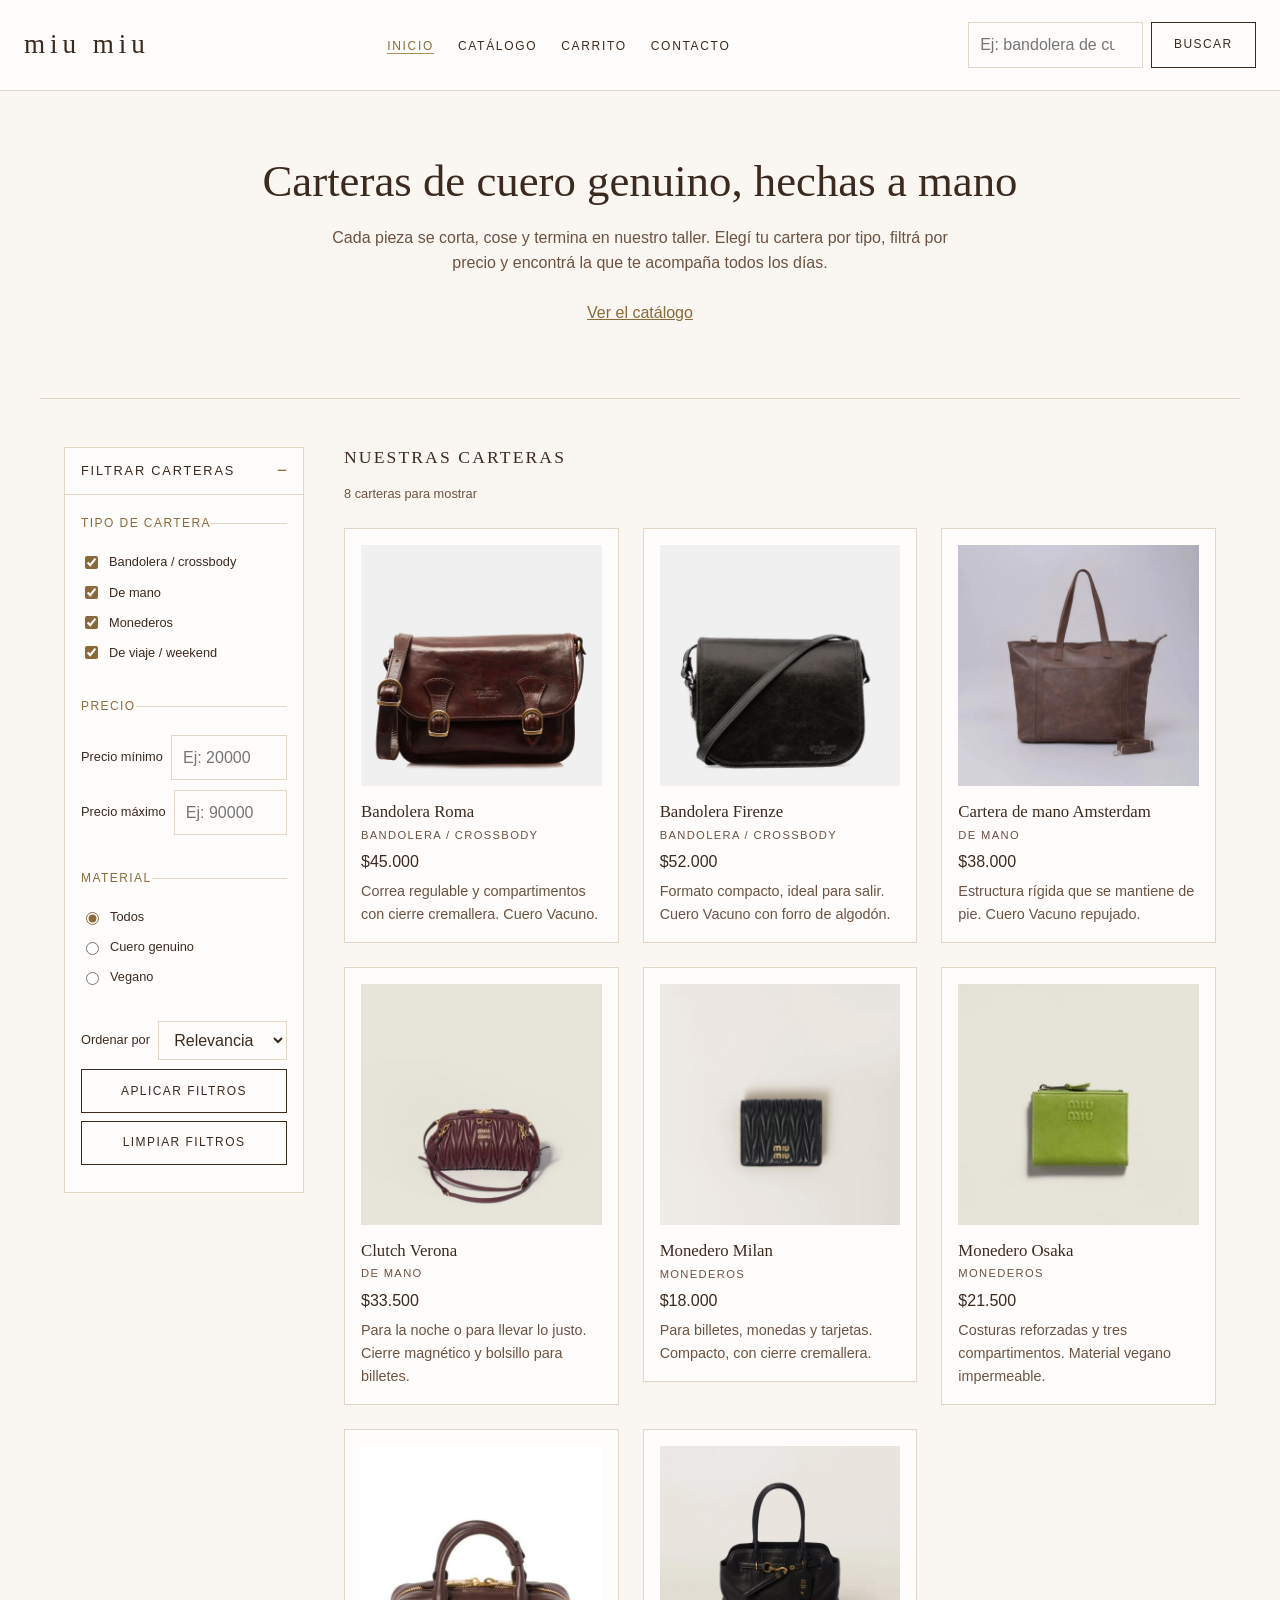
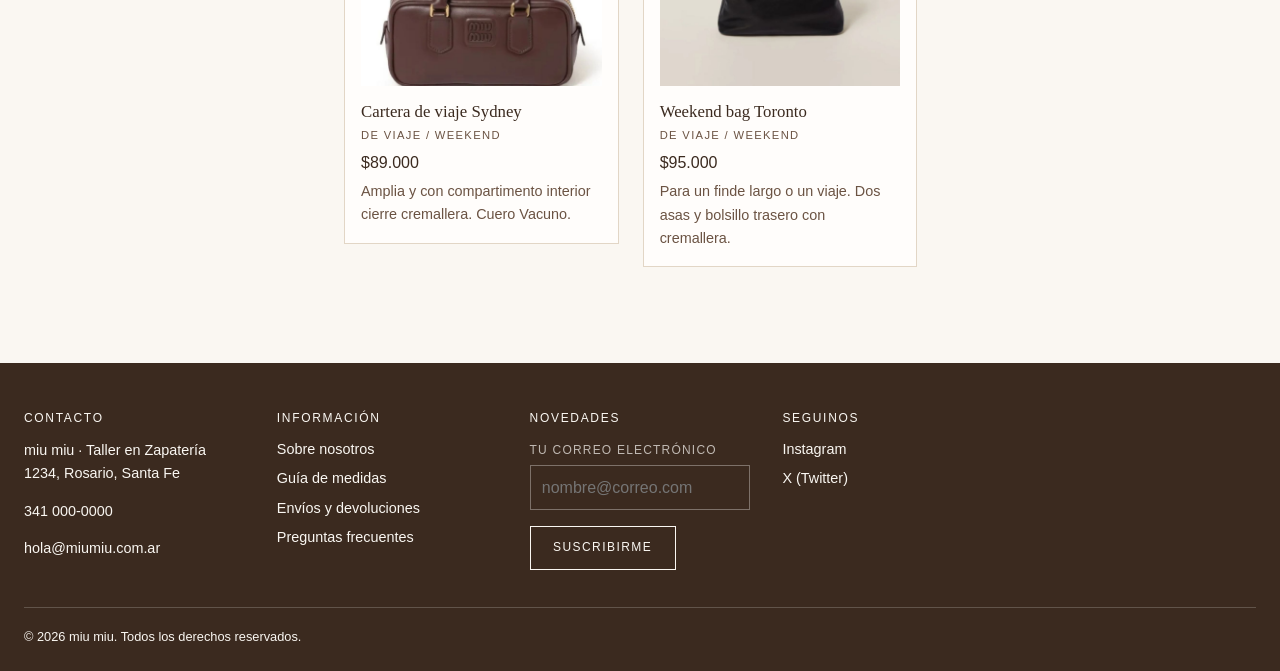
==== commit b27c3f62: "feat: enhance product catalog with filtering options and animations" ====
--- a/index.html
+++ b/index.html
@@ -132,7 +132,7 @@
             <!-- ---------- PRODUCTOS ---------- -->
             <section id="catalogo" class="catalogo__listado" aria-labelledby="titulo-catalogo">
                 <h2 id="titulo-catalogo">Nuestras carteras</h2>
-                <p class="catalogo__conteo">8 carteras para mostrar</p>
+                <p class="catalogo__conteo" aria-live="polite">8 carteras para mostrar</p>
 
                 <!--
                     Los productos estan fijos en el HTML por ahora, asi que cada link
@@ -151,7 +151,7 @@
 
                     <!-- Bandolera / crossbody -->
                     <li>
-                        <article class="producto">
+                        <article class="producto" data-tipo="bandolera" data-material="cuero">
                             <figure class="producto__imagen">
                                 <img class="imagen-producto"
                                     src="img/roma.jpg"
@@ -167,7 +167,7 @@
                     </li>
 
                     <li>
-                        <article class="producto">
+                        <article class="producto" data-tipo="bandolera" data-material="cuero">
                             <figure class="producto__imagen">
                                 <img class="imagen-producto"
                                     src="img/firenze.jpg"
@@ -184,7 +184,7 @@
 
                     <!-- De mano -->
                     <li>
-                        <article class="producto">
+                        <article class="producto" data-tipo="mano" data-material="cuero">
                             <figure class="producto__imagen">
                                 <img class="imagen-producto"
                                     src="img/amsterdam.jpg"
@@ -200,7 +200,7 @@
                     </li>
 
                     <li>
-                        <article class="producto">
+                        <article class="producto" data-tipo="mano" data-material="cuero">
                             <figure class="producto__imagen">
                                 <img class="imagen-producto"
                                     src="img/verona.jpg"
@@ -217,7 +217,7 @@
 
                     <!-- Monederos -->
                     <li>
-                        <article class="producto">
+                        <article class="producto" data-tipo="monederos" data-material="cuero">
                             <figure class="producto__imagen">
                                 <img class="imagen-producto"
                                     src="img/milan.jpg"
@@ -233,7 +233,7 @@
                     </li>
 
                     <li>
-                        <article class="producto">
+                        <article class="producto" data-tipo="monederos" data-material="vegano">
                             <figure class="producto__imagen">
                                 <img class="imagen-producto"
                                     src="img/osaka.jpg"
@@ -250,7 +250,7 @@
 
                     <!-- De viaje / weekend -->
                     <li>
-                        <article class="producto">
+                        <article class="producto" data-tipo="viaje" data-material="cuero">
                             <figure class="producto__imagen">
                                 <img class="imagen-producto"
                                     src="img/sydney.jpg"
@@ -266,7 +266,7 @@
                     </li>
 
                     <li>
-                        <article class="producto">
+                        <article class="producto" data-tipo="viaje" data-material="cuero">
                             <figure class="producto__imagen">
                                 <img class="imagen-producto"
                                     src="img/toronto.jpg"
@@ -282,6 +282,11 @@
                     </li>
 
                 </ul>
+
+                <p class="catalogo__vacio" id="catalogo-vacio" hidden>
+                    No encontramos carteras con esos filtros.
+                    <a href="index.html#catalogo">Ver todas las carteras</a>.
+                </p>
             </section>
         </div>
     </main>
--- a/style.css
+++ b/style.css
@@ -339,6 +339,15 @@
 .catalogo__conteo {
     margin: 0 0 1.5rem;
     font-size: .8rem;
+    color: var(--marron-medio);
+}
+
+/* Aviso cuando la búsqueda no encuentra ninguna cartera. */
+.catalogo__vacio {
+    margin: 0;
+    padding: 2.5rem 1rem;
+    border: 1px dashed var(--borde);
+    text-align: center;
     color: var(--marron-medio);
 }
 
@@ -972,9 +981,60 @@
     }
 }
 
+/* --------------------------------------------------------- animaciones --- */
+
+/* Entrada suave desde abajo para el hero y las tarjetas del catálogo. */
+@keyframes fadeInUp {
+    from {
+        opacity: 0;
+        transform: translateY(1.5rem);
+    }
+    to {
+        opacity: 1;
+        transform: translateY(0);
+    }
+}
+
+.hero h1,
+.hero p,
+.filtros,
+.producto,
+.detalle__foto,
+.detalle__info {
+    animation: fadeInUp .6s ease-out both;
+}
+
+/* El segundo párrafo del hero entra un instante después que el título. */
+.hero p:nth-of-type(2) {
+    animation-delay: .12s;
+}
+
+/* Las tarjetas se muestran una atrás de otra, no todas de golpe. */
+.productos li:nth-child(2) { --retraso: .08s; }
+.productos li:nth-child(3) { --retraso: .16s; }
+.productos li:nth-child(4) { --retraso: .24s; }
+.productos li:nth-child(5) { --retraso: .32s; }
+.productos li:nth-child(6) { --retraso: .40s; }
+.productos li:nth-child(7) { --retraso: .48s; }
+.productos li:nth-child(8) { --retraso: .56s; }
+
+.productos .producto {
+    animation-delay: var(--retraso, 0s);
+}
+
+/* Si el sistema pide menos movimiento, se apagan las animaciones y las
+   tarjetas quedan visibles desde el primer momento. */
 @media (prefers-reduced-motion: reduce) {
     .producto,
+    .hero h1,
+    .hero p,
+    .filtros,
+    .detalle__foto,
+    .detalle__info,
     button {
+        animation: none;
+        opacity: 1;
+        transform: none;
         transition: none;
     }
 }
